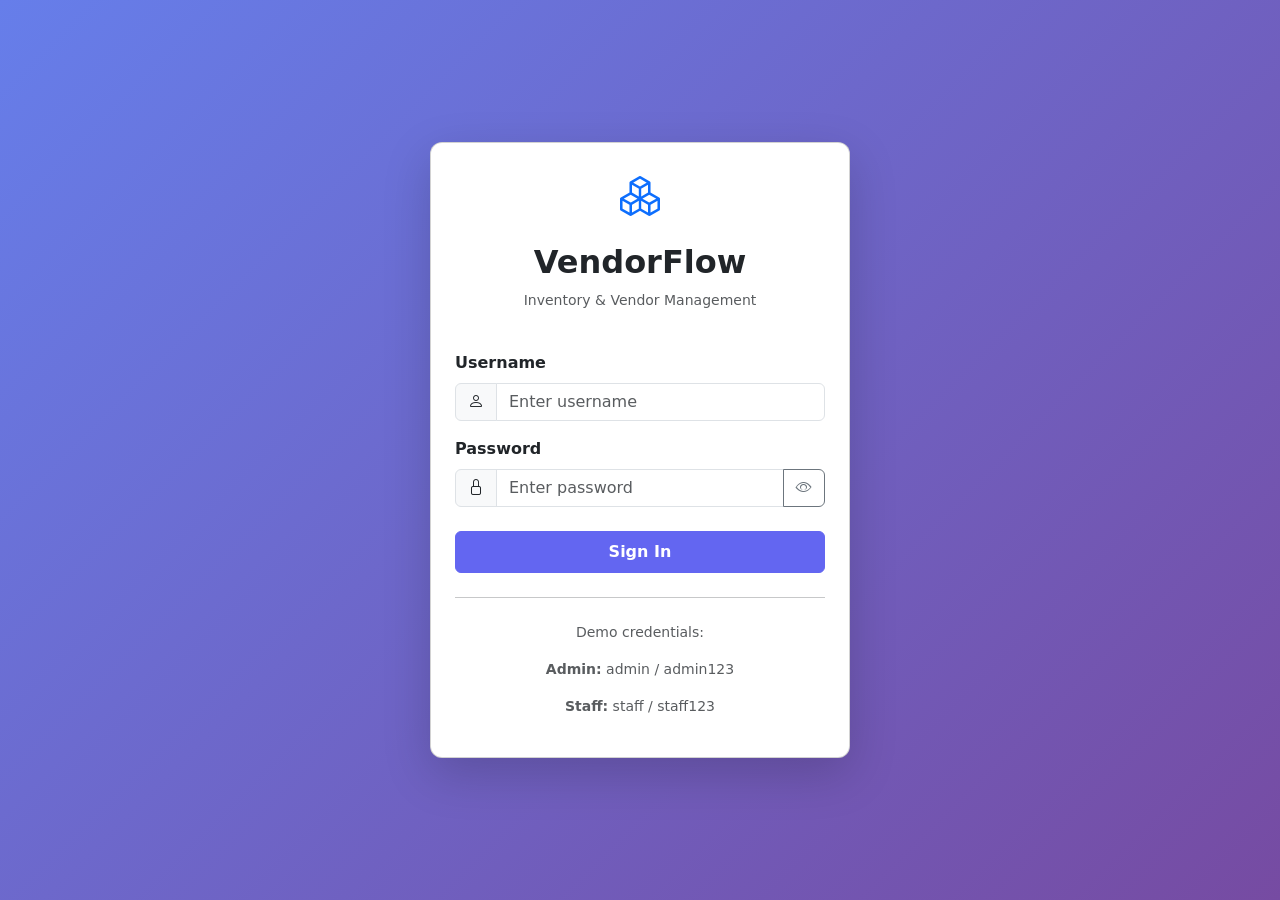
==== frontend/index.html @ 2f21d6d0 "Initial commit: complete inventory management project" ====
<!DOCTYPE html>
<html lang="en">
<head>
  <meta charset="UTF-8" />
  <meta name="viewport" content="width=device-width, initial-scale=1.0" />
  <title>VendorFlow – Login</title>
  <link href="https://cdn.jsdelivr.net/npm/bootstrap@5.3.2/dist/css/bootstrap.min.css" rel="stylesheet" />
  <link href="https://cdn.jsdelivr.net/npm/bootstrap-icons@1.11.3/font/bootstrap-icons.css" rel="stylesheet" />
  <link href="css/style.css" rel="stylesheet" />
</head>
<body class="login-bg d-flex align-items-center justify-content-center min-vh-100">

  <div class="login-card card shadow-lg p-4" style="width:420px; border-radius:16px;">
    <div class="text-center mb-4">
      <div class="brand-icon mb-3">
        <i class="bi bi-boxes fs-1 text-primary"></i>
      </div>
      <h2 class="fw-bold">VendorFlow</h2>
      <p class="text-muted small">Inventory &amp; Vendor Management</p>
    </div>

    <div id="alertBox" class="alert d-none" role="alert"></div>

    <form id="loginForm">
      <div class="mb-3">
        <label class="form-label fw-semibold">Username</label>
        <div class="input-group">
          <span class="input-group-text"><i class="bi bi-person"></i></span>
          <input type="text" id="username" class="form-control" placeholder="Enter username" required />
        </div>
      </div>

      <div class="mb-4">
        <label class="form-label fw-semibold">Password</label>
        <div class="input-group">
          <span class="input-group-text"><i class="bi bi-lock"></i></span>
          <input type="password" id="password" class="form-control" placeholder="Enter password" required />
          <button class="btn btn-outline-secondary" type="button" id="togglePassword">
            <i class="bi bi-eye"></i>
          </button>
        </div>
      </div>

      <button type="submit" class="btn btn-primary w-100 py-2 fw-semibold" id="loginBtn">
        <span id="loginSpinner" class="spinner-border spinner-border-sm me-2 d-none"></span>
        Sign In
      </button>
    </form>

    <hr class="my-4" />
    <div class="text-center text-muted small">
      <p>Demo credentials:</p>
      <p><strong>Admin:</strong> admin / admin123</p>
      <p><strong>Staff:</strong> staff / staff123</p>
    </div>
  </div>

  <script src="https://cdn.jsdelivr.net/npm/bootstrap@5.3.2/dist/js/bootstrap.bundle.min.js"></script>
  <script src="js/auth.js"></script>
  <script>
    // Toggle password visibility
    document.getElementById('togglePassword').addEventListener('click', function () {
      const pwd = document.getElementById('password');
      const icon = this.querySelector('i');
      if (pwd.type === 'password') {
        pwd.type = 'text';
        icon.classList.replace('bi-eye', 'bi-eye-slash');
      } else {
        pwd.type = 'password';
        icon.classList.replace('bi-eye-slash', 'bi-eye');
      }
    });

    document.getElementById('loginForm').addEventListener('submit', async function (e) {
      e.preventDefault();
      const btn = document.getElementById('loginBtn');
      const spinner = document.getElementById('loginSpinner');
      const alert = document.getElementById('alertBox');

      btn.disabled = true;
      spinner.classList.remove('d-none');
      alert.classList.add('d-none');

      try {
        await login(
          document.getElementById('username').value,
          document.getElementById('password').value
        );
      } catch (err) {
        alert.textContent = err.message || 'Login failed. Please check your credentials.';
        alert.className = 'alert alert-danger';
        alert.classList.remove('d-none');
      } finally {
        btn.disabled = false;
        spinner.classList.add('d-none');
      }
    });
  </script>
</body>
</html>
---- frontend/css/style.css ----
/* ── Variables ─────────────────────────────────────────────────── */
:root {
  --sidebar-width: 240px;
  --sidebar-bg: #1a1d2b;
  --sidebar-text: #a0aec0;
  --sidebar-active: #ffffff;
  --sidebar-active-bg: rgba(99, 102, 241, 0.2);
  --sidebar-hover-bg: rgba(255,255,255,0.06);
  --accent: #6366f1;
  --accent-hover: #4f46e5;
  --header-h: 64px;
  --body-bg: #f1f5f9;
}

/* ── Reset ─────────────────────────────────────────────────────── */
*, *::before, *::after { box-sizing: border-box; }
body { margin: 0; font-family: 'Segoe UI', system-ui, -apple-system, sans-serif; background: var(--body-bg); }

/* ── Login Page ─────────────────────────────────────────────────── */
.login-bg { background: linear-gradient(135deg, #667eea 0%, #764ba2 100%); }
.login-card { animation: fadeInUp .4s ease; }
@keyframes fadeInUp { from { opacity:0; transform:translateY(24px); } to { opacity:1; transform:translateY(0); } }

/* ── Sidebar ────────────────────────────────────────────────────── */
.sidebar {
  width: var(--sidebar-width);
  min-height: 100vh;
  background: var(--sidebar-bg);
  color: var(--sidebar-text);
  position: sticky;
  top: 0;
  flex-shrink: 0;
}
.sidebar .brand span { color: #ffffff; }
.sidebar .nav-link {
  color: var(--sidebar-text);
  border-radius: 8px;
  padding: 9px 12px;
  font-size: 0.875rem;
  font-weight: 500;
  display: flex;
  align-items: center;
  gap: 10px;
  transition: background .15s, color .15s;
}
.sidebar .nav-link:hover { background: var(--sidebar-hover-bg); color: #ffffff; }
.sidebar .nav-link.active { background: var(--sidebar-active-bg); color: var(--sidebar-active); }
.sidebar .nav-link i { width: 16px; text-align: center; }
.user-info { background: rgba(255,255,255,0.06); }
.user-info .btn-outline-danger { border-color: rgba(248,113,113,.5); color: rgb(248,113,113); }
.user-info .btn-outline-danger:hover { background: rgba(248,113,113,.15); border-color: rgba(248,113,113,.8); }

/* ── Main Layout ───────────────────────────────────────────────── */
.main-content { min-height: 100vh; overflow-x: hidden; }
.top-header {
  height: var(--header-h);
  background: #ffffff;
  border-bottom: 1px solid #e2e8f0;
  position: sticky;
  top: 0;
  z-index: 100;
}

/* ── Stat Cards ─────────────────────────────────────────────────── */
.stat-card { transition: transform .15s, box-shadow .15s; border-radius: 12px !important; }
.stat-card:hover { transform: translateY(-2px); box-shadow: 0 8px 24px rgba(0,0,0,.08) !important; }
.stat-icon { width: 52px; height: 52px; display: flex; align-items: center; justify-content: center; }

/* ── Tables ─────────────────────────────────────────────────────── */
.table th { font-size: .75rem; font-weight: 600; letter-spacing: .04em; text-transform: uppercase; color: #64748b; }
.table td { font-size: .875rem; vertical-align: middle; }
.table-hover tbody tr:hover { background: #f8fafc; }

/* ── Badges ─────────────────────────────────────────────────────── */
.badge { font-weight: 500; letter-spacing: .02em; }
.status-PENDING   { background: #fff3cd; color: #856404; }
.status-APPROVED  { background: #cff4fc; color: #055160; }
.status-RECEIVED  { background: #d1e7dd; color: #0a3622; }
.status-CANCELLED { background: #f8d7da; color: #842029; }
.status-LOW       { background: #fff3cd; color: #856404; }
.status-CRITICAL  { background: #f8d7da; color: #842029; }
.status-OK        { background: #d1e7dd; color: #0a3622; }

/* ── Cards ──────────────────────────────────────────────────────── */
.card { border-radius: 12px !important; }
.card-footer { border-top: 1px solid #f1f5f9; padding: .75rem 1rem; }

/* ── Charts ─────────────────────────────────────────────────────── */
canvas { max-height: 320px; }

/* ── Buttons ────────────────────────────────────────────────────── */
.btn-primary { background: var(--accent); border-color: var(--accent); }
.btn-primary:hover, .btn-primary:focus { background: var(--accent-hover); border-color: var(--accent-hover); }

/* ── Action buttons in table ────────────────────────────────────── */
.btn-action { padding: .25rem .5rem; font-size: .8rem; border-radius: 6px; }

/* ── Scroll ─────────────────────────────────────────────────────── */
::-webkit-scrollbar { width: 6px; height: 6px; }
::-webkit-scrollbar-track { background: transparent; }
::-webkit-scrollbar-thumb { background: #cbd5e1; border-radius: 3px; }

/* ── Responsive ─────────────────────────────────────────────────── */
@media (max-width: 768px) {
  .sidebar { display: none !important; }
  .main-content { width: 100%; }
}
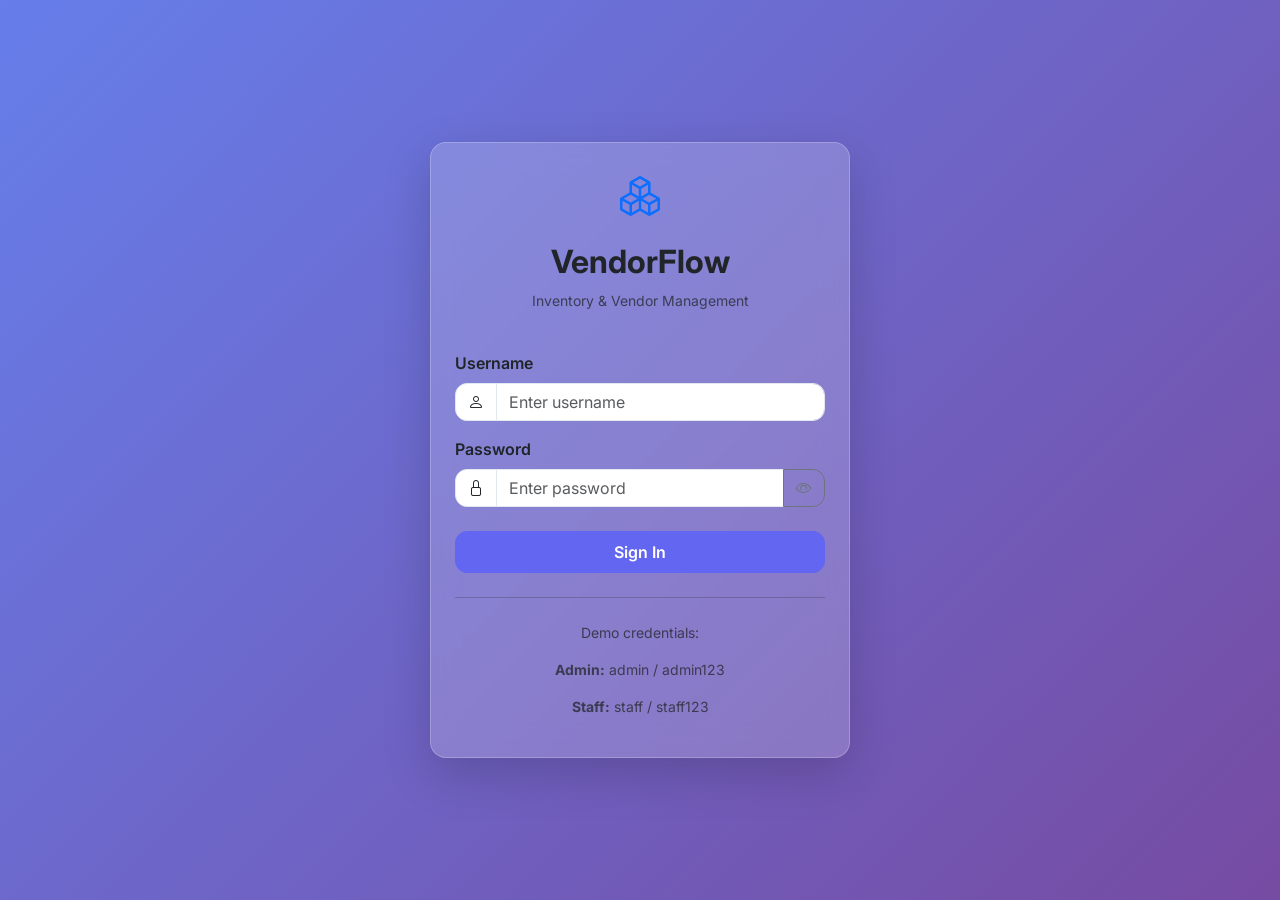
==== commit 29963db0: "Update project (backend, frontend, docs)" ====
--- a/frontend/index.html
+++ b/frontend/index.html
@@ -57,6 +57,7 @@
 
   <script src="https://cdn.jsdelivr.net/npm/bootstrap@5.3.2/dist/js/bootstrap.bundle.min.js"></script>
   <script src="js/auth.js"></script>
+  <script src="js/ui.js"></script>
   <script>
     // Toggle password visibility
     document.getElementById('togglePassword').addEventListener('click', function () {
--- a/frontend/css/style.css
+++ b/frontend/css/style.css
@@ -1,6 +1,9 @@
 /* ── Variables ─────────────────────────────────────────────────── */
+@import url('https://fonts.googleapis.com/css2?family=Inter:wght@400;500;600;700&display=swap');
+
 :root {
   --sidebar-width: 240px;
+  --sidebar-collapsed-width: 78px;
   --sidebar-bg: #1a1d2b;
   --sidebar-text: #a0aec0;
   --sidebar-active: #ffffff;
@@ -10,11 +13,279 @@
   --accent-hover: #4f46e5;
   --header-h: 64px;
   --body-bg: #f1f5f9;
-}
+
+  --font-sans: 'Inter', system-ui, -apple-system, 'Segoe UI', Roboto, Arial, sans-serif;
+  --text: #0f172a;
+  --muted: #64748b;
+  --border: #e2e8f0;
+
+  --shadow-sm: 0 10px 28px rgba(15, 23, 42, .08);
+  --shadow-md: 0 18px 45px rgba(15, 23, 42, .12);
+  --shadow-lg: 0 28px 70px rgba(15, 23, 42, .18);
+
+  /* 8px grid spacing scale */
+  --s-0: 0px;
+  --s-1: 8px;
+  --s-2: 16px;
+  --s-3: 24px;
+  --s-4: 32px;
+  --s-5: 40px;
+  --s-6: 48px;
+  --s-7: 56px;
+  --s-8: 64px;
+
+  /* Transitions */
+  --ease-out: cubic-bezier(.2,.8,.2,1);
+  --t-fast: 120ms;
+  --t-med: 180ms;
+
+  --radius-md: 16px;
+  --radius-sm: 12px;
+
+  --surface: rgba(255, 255, 255, .82);
+  --surface-strong: rgba(255, 255, 255, .94);
+
+  /* Control sizing */
+  --control-h: 40px;
+}
+
+/* ── Dark theme ───────────────────────────────────────────────── */
+html[data-theme="dark"] {
+  color-scheme: dark;
+
+  --body-bg: #0b1220;
+  --text: #e5e7eb;
+  --muted: #94a3b8;
+  --border: rgba(148, 163, 184, .22);
+
+  --surface: rgba(15, 23, 42, .70);
+  --surface-strong: rgba(15, 23, 42, .86);
+
+  --sidebar-bg: #0b1324;
+  --sidebar-text: #94a3b8;
+  --sidebar-active: #ffffff;
+  --sidebar-active-bg: rgba(99, 102, 241, 0.22);
+  --sidebar-hover-bg: rgba(255,255,255,0.08);
+}
+
+html[data-theme="dark"] body {
+  background:
+    radial-gradient(900px 520px at 14% -10%, rgba(99, 102, 241, .14), transparent 60%),
+    radial-gradient(900px 520px at 92% 0%, rgba(34, 197, 94, .10), transparent 55%),
+    radial-gradient(980px 600px at 70% 110%, rgba(59, 130, 246, .10), transparent 62%),
+    var(--body-bg);
+}
+
+html[data-theme="dark"] .top-header {
+  background: rgba(15, 23, 42, .72);
+  border-bottom: 1px solid var(--border);
+}
+
+html[data-theme="dark"] .sidebar {
+  border-right: 1px solid rgba(148, 163, 184, 0.12);
+}
+
+html[data-theme="dark"] .sidebar .brand span,
+html[data-theme="dark"] .sidebar .nav-link:hover {
+  color: #ffffff;
+}
+
+html[data-theme="dark"] .main-content .card {
+  border: 1px solid var(--border) !important;
+  background: var(--surface) !important;
+  box-shadow: 0 12px 30px rgba(0,0,0,.28) !important;
+}
+
+html[data-theme="dark"] .stat-card {
+  border: 1px solid var(--border) !important;
+  background: linear-gradient(135deg, rgba(15,23,42,.92) 0%, rgba(2,6,23,.82) 100%);
+}
+
+html[data-theme="dark"] .stat-card .text-muted {
+  color: rgba(148,163,184,.95) !important;
+}
+
+html[data-theme="dark"] .stat-icon {
+  border: 1px solid rgba(148,163,184,.18);
+  box-shadow: 0 10px 22px rgba(0,0,0,.28);
+  background-image: radial-gradient(circle at 30% 25%, rgba(255,255,255,.10), rgba(255,255,255,.04));
+}
+
+html[data-theme="dark"] .table {
+  color: var(--text);
+}
+
+html[data-theme="dark"] .table th {
+  color: var(--muted);
+}
+
+html[data-theme="dark"] .table tbody td {
+  border-color: rgba(148,163,184,.16);
+}
+
+html[data-theme="dark"] .table thead th {
+  border-color: rgba(148,163,184,.22);
+}
+
+html[data-theme="dark"] .table-hover tbody tr:hover {
+  background: rgba(148, 163, 184, .08);
+}
+
+html[data-theme="dark"] .main-content .table thead th {
+  background: rgba(15, 23, 42, .92);
+  border-bottom: 1px solid var(--border);
+}
+
+html[data-theme="dark"] .sidebar-toggle,
+html[data-theme="dark"] .top-header .btn.btn-light {
+  border: 1px solid var(--border);
+  background: rgba(15, 23, 42, .72);
+  color: var(--text);
+}
+
+html[data-theme="dark"] .sidebar-toggle:hover,
+html[data-theme="dark"] .top-header .btn.btn-light:hover {
+  background: rgba(30, 41, 59, .75);
+}
+
+html[data-theme="dark"] .notification-dropdown .btn,
+html[data-theme="dark"] .notification-menu,
+html[data-theme="dark"] .notification-list,
+html[data-theme="dark"] .notification-item,
+html[data-theme="dark"] .notification-mark {
+  border-color: var(--border);
+  background: rgba(15, 23, 42, .86);
+  color: var(--text);
+}
+
+html[data-theme="dark"] .notification-item:hover {
+  background: rgba(30, 41, 59, .65);
+}
+
+html[data-theme="dark"] .notification-message { color: var(--text); }
+html[data-theme="dark"] .notification-meta { color: var(--muted); }
+
+html[data-theme="dark"] .insight-card {
+  border: 1px solid var(--border);
+  background: rgba(15, 23, 42, .72);
+}
+
+html[data-theme="dark"] .insight-fast { background: rgba(34, 197, 94, .10); }
+html[data-theme="dark"] .insight-slow { background: rgba(234, 179, 8, .10); }
+html[data-theme="dark"] .insight-reorder { background: rgba(239, 68, 68, .10); }
+
+html[data-theme="dark"] .insight-item {
+  background: rgba(2, 6, 23, .38);
+  border: 1px solid rgba(148, 163, 184, .16);
+}
+
+html[data-theme="dark"] .reorder-card {
+  border: 1px solid rgba(148, 163, 184, .18);
+  background: rgba(15, 23, 42, .72);
+}
+
+html[data-theme="dark"] .reorder-card.reorder-critical {
+  background: rgba(239, 68, 68, .10);
+}
+
+html[data-theme="dark"] .reorder-product { color: var(--text); }
+html[data-theme="dark"] .reorder-meta { color: var(--muted); }
+
+html[data-theme="dark"] .reorder-value-item {
+  background: rgba(2, 6, 23, .38);
+  border: 1px solid rgba(148, 163, 184, .16);
+}
+
+html[data-theme="dark"] .reorder-value-item .label { color: var(--muted); }
+html[data-theme="dark"] .reorder-value-item .value { color: var(--text); }
 
 /* ── Reset ─────────────────────────────────────────────────────── */
 *, *::before, *::after { box-sizing: border-box; }
-body { margin: 0; font-family: 'Segoe UI', system-ui, -apple-system, sans-serif; background: var(--body-bg); }
+body {
+  margin: 0;
+  font-family: var(--font-sans);
+  background:
+    radial-gradient(900px 520px at 14% -10%, rgba(99, 102, 241, .10), transparent 60%),
+    radial-gradient(900px 520px at 92% 0%, rgba(34, 197, 94, .08), transparent 55%),
+    radial-gradient(980px 600px at 70% 110%, rgba(59, 130, 246, .08), transparent 62%),
+    var(--body-bg);
+  color: var(--text);
+  text-rendering: optimizeLegibility;
+  -webkit-font-smoothing: antialiased;
+  -moz-osx-font-smoothing: grayscale;
+  animation: pageFadeIn .22s ease;
+}
+
+@keyframes pageFadeIn {
+  from { opacity: .92; transform: translateY(2px); }
+  to   { opacity: 1; transform: translateY(0); }
+}
+
+/* Smooth transitions between sections/pages */
+body:not(.page-ready) .main-content {
+  opacity: 0;
+  transform: translateY(6px);
+}
+body.page-ready .main-content {
+  opacity: 1;
+  transform: translateY(0);
+  transition: opacity .18s ease, transform .18s ease;
+}
+
+@media (prefers-reduced-motion: reduce) {
+  *, *::before, *::after { animation: none !important; transition: none !important; scroll-behavior: auto !important; }
+}
+
+/* ── Skeleton Loading (shimmer) ────────────────────────────────── */
+@keyframes vfShimmer {
+  0%   { transform: translateX(-120%); }
+  100% { transform: translateX(120%); }
+}
+
+.skeleton {
+  position: relative;
+  overflow: hidden;
+  background: rgba(148, 163, 184, .18);
+  border: 1px solid rgba(226, 232, 240, .65);
+  border-radius: 999px;
+}
+
+.skeleton::after {
+  content: '';
+  position: absolute;
+  inset: 0;
+  transform: translateX(-120%);
+  background: linear-gradient(
+    90deg,
+    transparent,
+    rgba(255,255,255,.55),
+    transparent
+  );
+  animation: vfShimmer 1.2s ease-in-out infinite;
+}
+
+.skeleton-text { height: 12px; }
+.skeleton-sm { height: 10px; }
+.skeleton-lg { height: 16px; }
+.skeleton-xl { height: 24px; }
+
+.skeleton-circle {
+  border-radius: 999px;
+}
+
+/* Width helpers */
+.sk-w-20 { width: 20%; }
+.sk-w-30 { width: 30%; }
+.sk-w-40 { width: 40%; }
+.sk-w-50 { width: 50%; }
+.sk-w-60 { width: 60%; }
+.sk-w-70 { width: 70%; }
+.sk-w-80 { width: 80%; }
+.sk-w-90 { width: 90%; }
+
+/* Table skeleton rows */
+.skeleton-row td { padding-top: var(--s-2); padding-bottom: var(--s-2); }
+.skeleton-row .skeleton { display: block; }
 
 /* ── Login Page ─────────────────────────────────────────────────── */
 .login-bg { background: linear-gradient(135deg, #667eea 0%, #764ba2 100%); }
@@ -30,46 +301,458 @@
   position: sticky;
   top: 0;
   flex-shrink: 0;
+  border-right: 1px solid rgba(255,255,255,0.08);
+  transition: width .2s ease, transform .2s ease;
 }
 .sidebar .brand span { color: #ffffff; }
 .sidebar .nav-link {
   color: var(--sidebar-text);
   border-radius: 8px;
-  padding: 9px 12px;
+  padding: var(--s-1) var(--s-2);
   font-size: 0.875rem;
   font-weight: 500;
   display: flex;
   align-items: center;
-  gap: 10px;
-  transition: background .15s, color .15s;
+  gap: var(--s-1);
+  position: relative;
+  transition: background var(--t-fast) var(--ease-out), color var(--t-fast) var(--ease-out), transform var(--t-fast) var(--ease-out);
 }
 .sidebar .nav-link:hover { background: var(--sidebar-hover-bg); color: #ffffff; }
 .sidebar .nav-link.active { background: var(--sidebar-active-bg); color: var(--sidebar-active); }
+.sidebar .nav-link::before {
+  content: '';
+  position: absolute;
+  left: 0;
+  top: 50%;
+  width: 3px;
+  height: 60%;
+  border-radius: 0 8px 8px 0;
+  background: var(--accent);
+  opacity: 0;
+  transform: translateY(-50%) scaleY(.7);
+  transition: opacity .15s ease, transform .15s ease;
+}
+.sidebar .nav-link.active::before {
+  opacity: 1;
+  transform: translateY(-50%) scaleY(1);
+}
+.sidebar .nav-link:hover { transform: translateX(2px); }
 .sidebar .nav-link i { width: 16px; text-align: center; }
+.sidebar .nav-label { white-space: nowrap; }
 .user-info { background: rgba(255,255,255,0.06); }
 .user-info .btn-outline-danger { border-color: rgba(248,113,113,.5); color: rgb(248,113,113); }
 .user-info .btn-outline-danger:hover { background: rgba(248,113,113,.15); border-color: rgba(248,113,113,.8); }
+
+/* Collapsed sidebar (desktop) */
+body.sidebar-collapsed .sidebar { width: var(--sidebar-collapsed-width); }
+body.sidebar-collapsed .sidebar .brand .brand-name,
+body.sidebar-collapsed .sidebar .nav-label,
+body.sidebar-collapsed .sidebar .user-details {
+  display: none !important;
+}
+body.sidebar-collapsed .sidebar .nav-link {
+  justify-content: center;
+  padding: var(--s-1) var(--s-0);
+}
+body.sidebar-collapsed .sidebar .nav-link i { width: auto; }
 
 /* ── Main Layout ───────────────────────────────────────────────── */
 .main-content { min-height: 100vh; overflow-x: hidden; }
 .top-header {
   height: var(--header-h);
-  background: #ffffff;
-  border-bottom: 1px solid #e2e8f0;
+  background: rgba(255,255,255,.78);
+  border-bottom: 1px solid var(--border);
   position: sticky;
   top: 0;
   z-index: 100;
+  backdrop-filter: blur(10px);
+}
+
+/* ── Typography & hierarchy ───────────────────────────────────── */
+.top-header h5 {
+  letter-spacing: -0.02em;
+  line-height: 1.1;
+}
+
+.top-header small {
+  line-height: 1.2;
+}
+
+.main-content .card-header h6,
+.main-content .card-header .fw-bold {
+  letter-spacing: -0.012em;
+}
+
+/* Header control alignment */
+.top-header .btn {
+  min-height: var(--control-h);
+  display: inline-flex;
+  align-items: center;
+  gap: var(--s-1);
+}
+
+.top-header .btn.btn-sm {
+  min-height: calc(var(--control-h) - var(--s-1));
+}
+
+.top-header .global-search .gs-input {
+  height: var(--control-h);
+}
+
+.top-header .global-search .gs-icon {
+  left: var(--s-2);
+}
+
+.top-header .global-search .gs-input {
+  padding-left: calc(var(--s-5) + var(--s-1));
+}
+
+/* ── Subtle transitions (global) ───────────────────────────────── */
+a,
+.nav-link,
+.page-link {
+  transition: color var(--t-fast) var(--ease-out), background-color var(--t-fast) var(--ease-out), border-color var(--t-fast) var(--ease-out);
+}
+
+.main-content .card {
+  transition: box-shadow var(--t-med) var(--ease-out), border-color var(--t-med) var(--ease-out), background var(--t-med) var(--ease-out);
+}
+
+.form-control,
+.form-select,
+.input-group-text {
+  transition: box-shadow var(--t-fast) var(--ease-out), border-color var(--t-fast) var(--ease-out), background-color var(--t-fast) var(--ease-out);
+}
+
+/* ── Global Search (header) ───────────────────────────────────── */
+.global-search {
+  position: relative;
+  flex: 1 1 360px;
+  max-width: 520px;
+  min-width: 200px;
+}
+
+.global-search .gs-input {
+  width: 100%;
+  border: 1px solid var(--border);
+  background: rgba(255,255,255,.9);
+  border-radius: var(--radius-sm);
+  padding: var(--s-1) var(--s-2) var(--s-1) var(--s-5);
+  font-size: .9rem;
+  outline: none;
+  transition: box-shadow var(--t-fast) var(--ease-out), border-color var(--t-fast) var(--ease-out), background var(--t-fast) var(--ease-out);
+}
+
+.global-search .gs-input:focus {
+  border-color: rgba(99, 102, 241, .55);
+  box-shadow: 0 0 0 3px rgba(99, 102, 241, .18);
+}
+
+.global-search .gs-icon {
+  position: absolute;
+  left: 12px;
+  top: 50%;
+  transform: translateY(-50%);
+  color: var(--muted);
+  pointer-events: none;
+}
+
+.global-search-dropdown {
+  position: absolute;
+  top: calc(100% + var(--s-1));
+  left: 0;
+  right: 0;
+  border-radius: 14px;
+  border: 1px solid rgba(226, 232, 240, .85);
+  background: var(--surface-strong);
+  box-shadow: var(--shadow-md);
+  overflow: hidden;
+  z-index: 200;
+}
+
+/* ── Quick Actions (Dashboard) ────────────────────────────────── */
+.quick-actions .btn {
+  border-radius: var(--radius-sm);
+  transition: transform .14s ease, box-shadow .14s ease, background .14s ease, border-color .14s ease;
+}
+
+.quick-actions .btn:hover {
+  transform: translateY(-1px);
+  box-shadow: var(--shadow-sm);
+}
+
+html[data-theme="dark"] .quick-actions .btn.btn-outline-primary {
+  border-color: rgba(148, 163, 184, .28);
+}
+
+.shortcut-hints {
+  flex-wrap: wrap;
+  justify-content: flex-end;
+  text-align: right;
+}
+
+.shortcut-hint {
+  font-size: .78rem;
+  color: var(--muted);
+  white-space: nowrap;
+}
+
+.shortcut-hint kbd {
+  font-family: ui-monospace, SFMono-Regular, Menlo, Monaco, Consolas, "Liberation Mono", "Courier New", monospace;
+  font-size: .78rem;
+  padding: .12rem .35rem;
+  border-radius: .4rem;
+  border: 1px solid rgba(226,232,240,.9);
+  background: rgba(255,255,255,.85);
+  color: var(--text);
+  box-shadow: 0 6px 16px rgba(15, 23, 42, .08);
+}
+
+html[data-theme="dark"] .shortcut-hint kbd {
+  border-color: rgba(148,163,184,.22);
+  background: rgba(15, 23, 42, .78);
+  color: var(--text);
+  box-shadow: 0 10px 22px rgba(0,0,0,.28);
+}
+
+/* Card footer actions (e.g., Export CSV) */
+.card-footer .btn.btn-outline-secondary {
+  border-radius: var(--radius-sm);
+  transition: transform .14s ease, box-shadow .14s ease, background .14s ease, border-color .14s ease;
+}
+
+.card-footer .btn.btn-outline-secondary:hover {
+  transform: translateY(-1px);
+  box-shadow: var(--shadow-sm);
+}
+
+.gs-row {
+  display: flex;
+  align-items: center;
+  gap: var(--s-2);
+  padding: var(--s-1) var(--s-2);
+  border-bottom: 1px solid rgba(226,232,240,.65);
+  text-decoration: none;
+  color: inherit;
+}
+
+.gs-row:last-child { border-bottom: none; }
+
+.gs-row:hover {
+  background: rgba(148, 163, 184, .12);
+}
+
+.gs-row {
+  transition: background var(--t-fast) var(--ease-out);
+}
+
+.gs-type {
+  font-size: .72rem;
+  font-weight: 700;
+  letter-spacing: .04em;
+  text-transform: uppercase;
+  color: var(--muted);
+  width: 80px;
+  flex: 0 0 80px;
+}
+
+.gs-main {
+  display: flex;
+  flex-direction: column;
+  min-width: 0;
+  gap: var(--s-0);
+}
+
+.gs-title {
+  font-weight: 700;
+  white-space: nowrap;
+  overflow: hidden;
+  text-overflow: ellipsis;
+}
+
+.gs-subtitle {
+  font-size: .78rem;
+  color: var(--muted);
+  white-space: nowrap;
+  overflow: hidden;
+  text-overflow: ellipsis;
+}
+
+.gs-empty {
+  padding: var(--s-2) var(--s-2);
+  color: var(--muted);
+  font-size: .88rem;
+}
+
+mark.gs-highlight {
+  padding: 0 .18em;
+  border-radius: .25rem;
+  background: rgba(99, 102, 241, .18);
+  color: inherit;
+}
+
+html[data-theme="dark"] .global-search .gs-input {
+  background: rgba(15, 23, 42, .72);
+  border-color: var(--border);
+  color: var(--text);
+}
+
+html[data-theme="dark"] .global-search-dropdown {
+  border-color: var(--border);
+  background: var(--surface-strong);
+}
+
+html[data-theme="dark"] .gs-row {
+  border-bottom-color: rgba(148,163,184,.18);
+}
+
+html[data-theme="dark"] .gs-row:hover {
+  background: rgba(148, 163, 184, .10);
+}
+
+html[data-theme="dark"] mark.gs-highlight {
+  background: rgba(99, 102, 241, .26);
+}
+
+.sidebar-toggle {
+  border: 1px solid var(--border);
+  background: rgba(255,255,255,.9);
+  border-radius: var(--radius-sm);
+  transition: transform var(--t-med) var(--ease-out), box-shadow var(--t-med) var(--ease-out), background var(--t-med) var(--ease-out);
+}
+.sidebar-toggle:hover {
+  background: #f8fafc;
+  transform: translateY(-1px);
+  box-shadow: var(--shadow-sm);
+}
+
+/* ── Notifications (Dashboard header dropdown) ─────────────────── */
+.notification-dropdown .btn {
+  border: 1px solid var(--border);
+  background: rgba(255,255,255,.92);
+}
+.notification-dropdown .btn:hover {
+  background: #f8fafc;
+}
+.notification-menu {
+  width: 360px;
+  border: 1px solid var(--border);
+  border-radius: 12px;
+  overflow: hidden;
+  box-shadow: 0 8px 24px rgba(0,0,0,.08);
+}
+.notification-list {
+  max-height: 360px;
+  overflow-y: auto;
+  background: var(--surface-strong);
+}
+.notification-item {
+  display: flex;
+  align-items: flex-start;
+  gap: var(--s-1);
+  padding: var(--s-1) var(--s-2);
+  border-bottom: 1px solid var(--border);
+  background: var(--surface-strong);
+  transition: background var(--t-fast) var(--ease-out);
+}
+.notification-item:hover {
+  background: #f8fafc;
+}
+.notification-item.unread {
+  background: rgba(234, 179, 8, .14);
+}
+.notification-dot {
+  width: 8px;
+  height: 8px;
+  border-radius: 50%;
+  background: #eab308;
+  margin-top: var(--s-1);
+  flex: 0 0 8px;
+}
+.notification-item.read .notification-dot {
+  background: #cbd5e1;
+}
+.notification-message {
+  font-size: .875rem;
+  color: #1e293b;
+  font-weight: 600;
+  line-height: 1.25;
+}
+.notification-meta {
+  font-size: .75rem;
+  color: #64748b;
+  margin-top: var(--s-0);
+}
+.notification-action {
+  margin-left: auto;
+}
+.notification-mark {
+  font-size: .72rem;
+  padding: 4px var(--s-1);
+  border-radius: 999px;
+  border: 1px solid var(--border);
+  background: rgba(255,255,255,.90);
+  color: #334155;
+}
+.notification-mark:hover {
+  background: #f8fafc;
 }
 
 /* ── Stat Cards ─────────────────────────────────────────────────── */
-.stat-card { transition: transform .15s, box-shadow .15s; border-radius: 12px !important; }
-.stat-card:hover { transform: translateY(-2px); box-shadow: 0 8px 24px rgba(0,0,0,.08) !important; }
-.stat-icon { width: 52px; height: 52px; display: flex; align-items: center; justify-content: center; }
+.stat-card {
+  transition: transform var(--t-med) var(--ease-out), box-shadow var(--t-med) var(--ease-out), border-color var(--t-med) var(--ease-out);
+  border-radius: var(--radius-md) !important;
+  border: 1px solid var(--border) !important;
+  background: linear-gradient(135deg, rgba(255,255,255,1) 0%, rgba(248,250,252,1) 100%);
+  overflow: hidden;
+}
+.stat-card::after {
+  content: '';
+  position: absolute;
+  inset: 0;
+  background: radial-gradient(520px 220px at 12% 0%, rgba(99, 102, 241, .18), transparent 55%);
+  opacity: .55;
+  pointer-events: none;
+}
+.stat-card .card-body { position: relative; z-index: 1; }
+.stat-card:hover { transform: translateY(-3px); box-shadow: var(--shadow-md) !important; }
+
+/* Dashboard hierarchy: numbers + labels */
+.stat-card .text-muted { color: rgba(100,116,139,.95) !important; }
+.stat-card .fs-3, .stat-card .fs-2 {
+  letter-spacing: -0.02em;
+  line-height: 1.05;
+}
+.stat-icon {
+  width: 54px;
+  height: 54px;
+  display: flex;
+  align-items: center;
+  justify-content: center;
+  border-radius: var(--radius-md);
+  border: 1px solid rgba(15,23,42,.06);
+  box-shadow: 0 10px 22px rgba(15,23,42,.10);
+  background-image: radial-gradient(circle at 30% 25%, rgba(255,255,255,.85), rgba(255,255,255,.15));
+}
 
 /* ── Tables ─────────────────────────────────────────────────────── */
-.table th { font-size: .75rem; font-weight: 600; letter-spacing: .04em; text-transform: uppercase; color: #64748b; }
+.table th { font-size: .75rem; font-weight: 600; letter-spacing: .04em; text-transform: uppercase; color: var(--muted); }
 .table td { font-size: .875rem; vertical-align: middle; }
+.table-hover tbody tr { transition: background-color .12s ease; }
 .table-hover tbody tr:hover { background: #f8fafc; }
+
+/* Premium separators */
+.table tbody td { border-color: rgba(226,232,240,.75); }
+.table thead th { border-color: rgba(226,232,240,.95); }
+
+/* Sticky headers (main content tables) */
+.main-content .table thead th {
+  position: sticky;
+  top: var(--header-h);
+  z-index: 5;
+  background: #f8fafc;
+  border-bottom: 1px solid var(--border);
+}
 
 /* ── Badges ─────────────────────────────────────────────────────── */
 .badge { font-weight: 500; letter-spacing: .02em; }
@@ -82,18 +765,369 @@
 .status-OK        { background: #d1e7dd; color: #0a3622; }
 
 /* ── Cards ──────────────────────────────────────────────────────── */
-.card { border-radius: 12px !important; }
-.card-footer { border-top: 1px solid #f1f5f9; padding: .75rem 1rem; }
+.card { border-radius: var(--radius-md) !important; }
+.main-content .card {
+  border: 1px solid var(--border) !important;
+  background: var(--surface) !important;
+  box-shadow: var(--shadow-sm) !important;
+  backdrop-filter: blur(10px);
+}
+.login-card {
+  border: 1px solid rgba(255,255,255,.22) !important;
+  background: rgba(255,255,255,.18) !important;
+  backdrop-filter: blur(14px);
+}
+.card-footer { border-top: 1px solid var(--border); padding: var(--s-2) var(--s-3); }
+
+/* Section headings spacing (8px grid) */
+.card-header { padding-top: 16px; padding-bottom: 8px; }
+.card-header h6 { letter-spacing: -0.01em; }
+
+/* ── Smart Insights ─────────────────────────────────────────────── */
+.insight-card {
+  border: 1px solid var(--border);
+  background: var(--surface-strong);
+}
+.insight-fast { border-left: 4px solid #22c55e; background: #f0fdf4; }
+.insight-slow { border-left: 4px solid #eab308; background: #fefce8; }
+.insight-reorder { border-left: 4px solid #ef4444; background: #fef2f2; }
+.insight-list {
+  display: flex;
+  flex-direction: column;
+  gap: var(--s-1);
+}
+.insight-item {
+  padding: var(--s-1) var(--s-1);
+  background: rgba(255,255,255,.8);
+  border-radius: .5rem;
+  border: 1px solid rgba(148,163,184,.25);
+  transition: background var(--t-fast) var(--ease-out), border-color var(--t-fast) var(--ease-out);
+}
+
+.reorder-grid {
+  display: grid;
+  grid-template-columns: repeat(auto-fit, minmax(260px, 1fr));
+  gap: var(--s-2);
+}
+
+.reorder-card {
+  border: 1px solid var(--border);
+  border-radius: .75rem;
+  background: var(--surface-strong);
+  padding: var(--s-2);
+  display: flex;
+  flex-direction: column;
+  gap: var(--s-2);
+  transition: transform var(--t-med) var(--ease-out), box-shadow var(--t-med) var(--ease-out), border-color var(--t-med) var(--ease-out);
+}
+
+.reorder-card.reorder-critical {
+  border-color: #ef4444;
+  background: #fef2f2;
+  box-shadow: inset 0 0 0 1px rgba(239, 68, 68, .1);
+}
+
+.reorder-card-top {
+  display: flex;
+  justify-content: space-between;
+  align-items: flex-start;
+  gap: var(--s-1);
+}
+
+.reorder-product {
+  font-weight: 700;
+  color: #1e293b;
+}
+
+.reorder-meta {
+  font-size: .75rem;
+  color: #64748b;
+}
+
+.reorder-values {
+  display: grid;
+  grid-template-columns: repeat(3, minmax(0, 1fr));
+  gap: var(--s-1);
+}
+
+.reorder-value-item {
+  background: rgba(255,255,255,.92);
+  border: 1px solid var(--border);
+  border-radius: .55rem;
+  padding: var(--s-1);
+  display: flex;
+  flex-direction: column;
+}
+
+.reorder-value-item .label {
+  font-size: .7rem;
+  color: #64748b;
+}
+
+.reorder-value-item .value {
+  font-size: .95rem;
+  color: #0f172a;
+}
+
+/* ── Recent Activity ────────────────────────────────────────────── */
+.activity-list {
+  display: flex;
+  flex-direction: column;
+  gap: var(--s-2);
+}
+.activity-timeline {
+  gap: var(--s-2);
+}
+.activity-item {
+  display: flex;
+  align-items: flex-start;
+  gap: var(--s-2);
+  padding: var(--s-2) var(--s-2);
+  border: 1px solid var(--border);
+  border-radius: .65rem;
+  background: var(--surface-strong);
+}
+.activity-timeline .activity-item {
+  padding: 0;
+  border: 0;
+  background: transparent;
+}
+
+.activity-timeline-item {
+  display: flex;
+  align-items: flex-start;
+  gap: var(--s-2);
+}
+
+.activity-timeline-rail {
+  width: var(--s-5);
+  flex: 0 0 var(--s-5);
+  display: flex;
+  flex-direction: column;
+  align-items: center;
+}
+
+.activity-timeline-line {
+  width: 2px;
+  flex: 1;
+  background: rgba(148, 163, 184, .28);
+  border-radius: 2px;
+  margin-top: var(--s-1);
+}
+
+.activity-timeline-item:last-child .activity-timeline-line {
+  display: none;
+}
+
+.activity-timeline .activity-icon {
+  width: 36px;
+  height: 36px;
+  border: 1px solid rgba(226,232,240,.85);
+  box-shadow: 0 10px 22px rgba(15, 23, 42, .12);
+}
+
+.activity-timeline .activity-content {
+  flex: 1;
+  min-width: 0;
+  padding: var(--s-2) var(--s-2);
+  border: 1px solid rgba(226, 232, 240, .85);
+  border-radius: .75rem;
+  background: var(--surface);
+  box-shadow: var(--shadow-sm);
+  backdrop-filter: blur(10px);
+  transition: box-shadow var(--t-med) var(--ease-out), border-color var(--t-med) var(--ease-out), background var(--t-med) var(--ease-out);
+}
+
+.activity-row {
+  display: flex;
+  align-items: flex-start;
+  justify-content: space-between;
+  gap: var(--s-2);
+}
+
+.activity-timeline .activity-description {
+  margin: 0;
+}
+
+.activity-recent .activity-content {
+  border-color: rgba(99, 102, 241, .35);
+  background: var(--surface-strong);
+  box-shadow: var(--shadow-md);
+}
+.activity-icon {
+  width: 34px;
+  height: 34px;
+  border-radius: 50%;
+  display: inline-flex;
+  align-items: center;
+  justify-content: center;
+  flex: 0 0 34px;
+}
+.activity-content {
+  flex: 1;
+  min-width: 0;
+}
+.activity-description {
+  font-weight: 600;
+  color: #1e293b;
+  font-size: .9rem;
+}
+.activity-meta {
+  display: flex;
+  align-items: center;
+  gap: var(--s-1);
+  color: #64748b;
+  font-size: .78rem;
+  margin-top: var(--s-1);
+}
+.activity-user {
+  font-weight: 600;
+}
+.activity-separator {
+  opacity: .6;
+}
+.activity-action-badge {
+  font-size: .68rem;
+  font-weight: 700;
+  letter-spacing: .03em;
+  padding: .2rem .45rem;
+  border-radius: 999px;
+  white-space: nowrap;
+}
+
+.activity-success { background: #dcfce7; color: #15803d; }
+.activity-info { background: #dbeafe; color: #1d4ed8; }
+.activity-danger { background: #fee2e2; color: #b91c1c; }
+.activity-neutral { background: #e2e8f0; color: #334155; }
+
+.activity-badge-success { background: #dcfce7; color: #166534; }
+.activity-badge-info { background: #dbeafe; color: #1e40af; }
+.activity-badge-danger { background: #fee2e2; color: #991b1b; }
+.activity-badge-neutral { background: #e2e8f0; color: #334155; }
+
+html[data-theme="dark"] .activity-timeline-line {
+  background: rgba(148, 163, 184, .22);
+}
+
+html[data-theme="dark"] .activity-timeline .activity-content {
+  border-color: var(--border);
+  background: var(--surface);
+  box-shadow: 0 12px 30px rgba(0,0,0,.28);
+}
+
+html[data-theme="dark"] .activity-description {
+  color: var(--text);
+}
+
+html[data-theme="dark"] .activity-meta {
+  color: var(--muted);
+}
+
+html[data-theme="dark"] .activity-success { background: rgba(34,197,94,.16); color: #86efac; }
+html[data-theme="dark"] .activity-info { background: rgba(59,130,246,.16); color: #93c5fd; }
+html[data-theme="dark"] .activity-danger { background: rgba(239,68,68,.16); color: #fca5a5; }
+html[data-theme="dark"] .activity-neutral { background: rgba(148,163,184,.16); color: var(--text); }
+
+html[data-theme="dark"] .activity-badge-success { background: rgba(34,197,94,.16); color: #86efac; }
+html[data-theme="dark"] .activity-badge-info { background: rgba(59,130,246,.16); color: #93c5fd; }
+html[data-theme="dark"] .activity-badge-danger { background: rgba(239,68,68,.16); color: #fca5a5; }
+html[data-theme="dark"] .activity-badge-neutral { background: rgba(148,163,184,.14); color: var(--text); }
 
 /* ── Charts ─────────────────────────────────────────────────────── */
 canvas { max-height: 320px; }
 
 /* ── Buttons ────────────────────────────────────────────────────── */
+.btn { border-radius: var(--radius-sm); transition: transform .15s ease, box-shadow .15s ease, background-color .15s ease, border-color .15s ease, color .15s ease; }
+.btn:hover { transform: translateY(-1px); box-shadow: var(--shadow-sm); }
+.btn:active { transform: translateY(0); box-shadow: none; }
 .btn-primary { background: var(--accent); border-color: var(--accent); }
 .btn-primary:hover, .btn-primary:focus { background: var(--accent-hover); border-color: var(--accent-hover); }
 
 /* ── Action buttons in table ────────────────────────────────────── */
 .btn-action { padding: .25rem .5rem; font-size: .8rem; border-radius: 6px; }
+.btn-action:hover, .btn-action:active { transform: none; box-shadow: none; }
+
+.btn-group .btn:hover, .btn-group .btn:active { transform: none; box-shadow: none; }
+
+/* ── Inputs ─────────────────────────────────────────────────────── */
+.form-control, .form-select, .input-group-text {
+  border-radius: var(--radius-sm);
+  border-color: var(--border);
+}
+.input-group .form-control { border-top-left-radius: 0; border-bottom-left-radius: 0; }
+.input-group .input-group-text { border-top-right-radius: 0; border-bottom-right-radius: 0; background: #ffffff; }
+.form-control:focus, .form-select:focus {
+  border-color: rgba(99, 102, 241, .55);
+  box-shadow: 0 0 0 .22rem rgba(99, 102, 241, .14);
+}
+
+/* ── Global loader (api.js) ─────────────────────────────────────── */
+.global-loader {
+  position: fixed;
+  top: calc(var(--header-h) + var(--s-2));
+  right: var(--s-2);
+  display: inline-flex;
+  align-items: center;
+  gap: .5rem;
+  padding: 8px 16px;
+  background: rgba(255,255,255,.92);
+  border: 1px solid var(--border);
+  border-radius: 999px;
+  box-shadow: var(--shadow-sm);
+  opacity: 0;
+  transform: translateY(-8px);
+  transition: opacity .15s ease, transform .15s ease;
+  pointer-events: none;
+  z-index: 2000;
+  backdrop-filter: blur(8px);
+}
+.global-loader.show {
+  opacity: 1;
+  transform: translateY(0);
+}
+
+/* ── Mobile sidebar (slide-in) ──────────────────────────────────── */
+.sidebar-backdrop {
+  position: fixed;
+  inset: 0;
+  background: rgba(15, 23, 42, .35);
+  opacity: 0;
+  pointer-events: none;
+  transition: opacity .15s ease;
+  z-index: 1030;
+}
+.sidebar-backdrop.show { opacity: 1; pointer-events: auto; }
+
+/* ── Empty states ──────────────────────────────────────────────── */
+.empty-state {
+  display: flex;
+  flex-direction: column;
+  align-items: center;
+  justify-content: center;
+  text-align: center;
+  padding: 32px 16px;
+  color: var(--muted);
+}
+.empty-state .icon {
+  width: 48px;
+  height: 48px;
+  display: grid;
+  place-items: center;
+  border-radius: 999px;
+  border: 1px solid var(--border);
+  background: rgba(255,255,255,.9);
+  box-shadow: var(--shadow-sm);
+  color: var(--text);
+  margin-bottom: 12px;
+}
+.empty-state .title {
+  font-weight: 700;
+  color: var(--text);
+  margin-bottom: 4px;
+}
+.empty-state .subtitle { font-size: .875rem; }
+.empty-state .actions { margin-top: 16px; display: flex; gap: 8px; justify-content: center; }
+.empty-state--table { padding: 28px 16px; }
 
 /* ── Scroll ─────────────────────────────────────────────────────── */
 ::-webkit-scrollbar { width: 6px; height: 6px; }
@@ -101,7 +1135,23 @@
 ::-webkit-scrollbar-thumb { background: #cbd5e1; border-radius: 3px; }
 
 /* ── Responsive ─────────────────────────────────────────────────── */
+@media (max-width: 991.98px) {
+  .sidebar {
+    position: fixed;
+    left: 0;
+    top: 0;
+    bottom: 0;
+    transform: translateX(-105%);
+    z-index: 1040;
+    box-shadow: 0 18px 50px rgba(15,23,42,.30);
+  }
+  body.sidebar-mobile-open .sidebar {
+    transform: translateX(0);
+  }
+  .main-content { width: 100%; }
+  .main-content .table thead th { top: var(--header-h); }
+}
+
 @media (max-width: 768px) {
-  .sidebar { display: none !important; }
-  .main-content { width: 100%; }
-}
+  .reorder-values { grid-template-columns: 1fr; }
+}
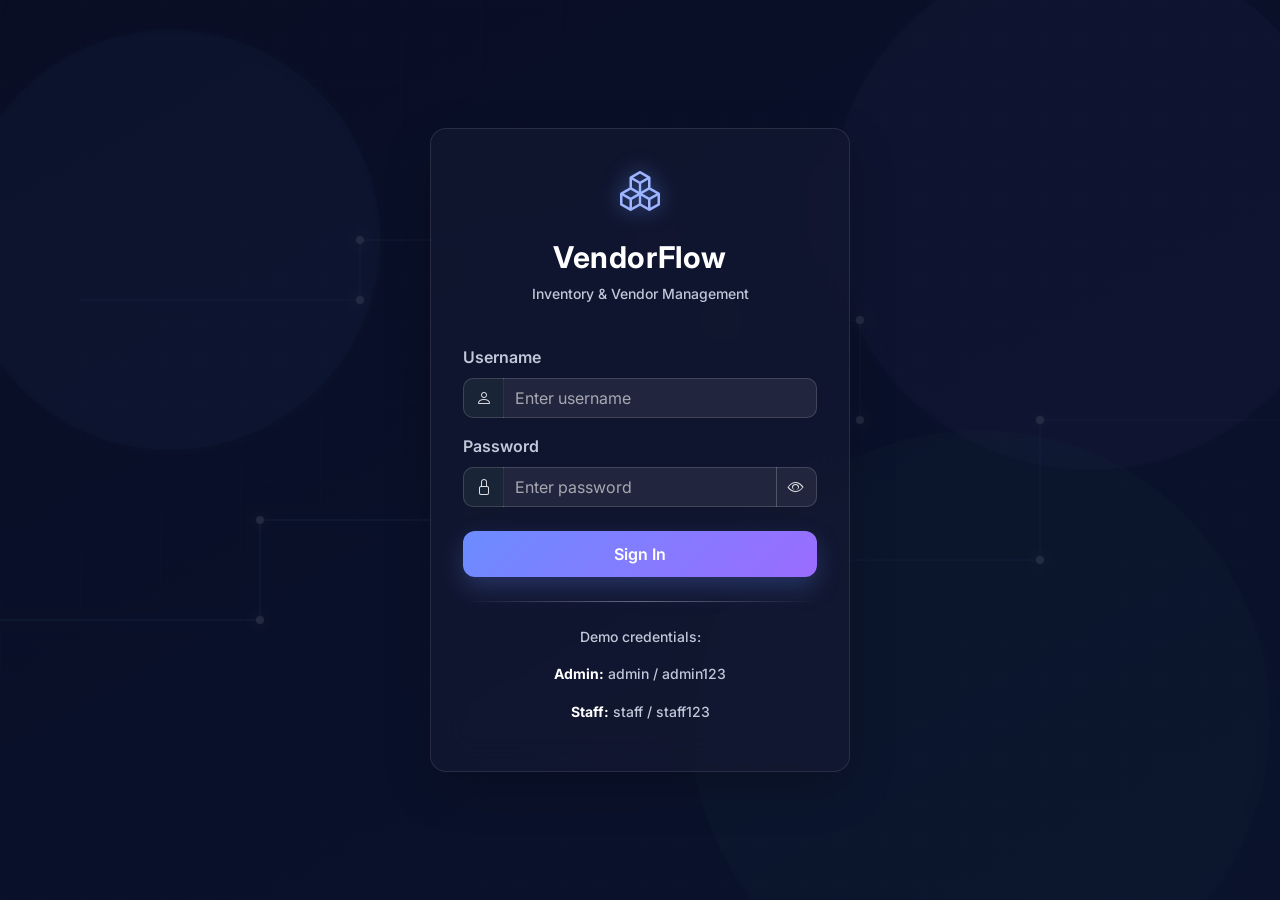
==== commit 42dcd1bd: "Update backend + frontend (current working changes)" ====
--- a/frontend/index.html
+++ b/frontend/index.html
@@ -8,9 +8,9 @@
   <link href="https://cdn.jsdelivr.net/npm/bootstrap-icons@1.11.3/font/bootstrap-icons.css" rel="stylesheet" />
   <link href="css/style.css" rel="stylesheet" />
 </head>
-<body class="login-bg d-flex align-items-center justify-content-center min-vh-100">
-
-  <div class="login-card card shadow-lg p-4" style="width:420px; border-radius:16px;">
+<body class="dark login-page page-login">
+  <section class="section login-section d-flex align-items-center justify-content-center min-vh-100">
+  <div class="login-container login-card card shadow-lg p-4">
     <div class="text-center mb-4">
       <div class="brand-icon mb-3">
         <i class="bi bi-boxes fs-1 text-primary"></i>
@@ -54,6 +54,7 @@
       <p><strong>Staff:</strong> staff / staff123</p>
     </div>
   </div>
+  </section>
 
   <script src="https://cdn.jsdelivr.net/npm/bootstrap@5.3.2/dist/js/bootstrap.bundle.min.js"></script>
   <script src="js/auth.js"></script>
--- a/frontend/css/style.css
+++ b/frontend/css/style.css
@@ -4,19 +4,35 @@
 :root {
   --sidebar-width: 240px;
   --sidebar-collapsed-width: 78px;
-  --sidebar-bg: #1a1d2b;
+  --sidebar-bg: rgba(26, 29, 43, .86);
   --sidebar-text: #a0aec0;
   --sidebar-active: #ffffff;
-  --sidebar-active-bg: rgba(99, 102, 241, 0.2);
+  --sidebar-active-bg: rgba(108, 99, 255, 0.20);
   --sidebar-hover-bg: rgba(255,255,255,0.06);
-  --accent: #6366f1;
-  --accent-hover: #4f46e5;
+  /* Brand colors */
+  --accent: #6C63FF; /* Primary */
+  --accent-2: #8B5CF6; /* Accent */
+  --accent-hover: #5B54FF;
+  --accent-strong: #6C63FF;
+  --accent-grad: linear-gradient(135deg, rgba(108,99,255,.95), rgba(139,92,246,.92));
   --header-h: 64px;
-  --body-bg: #f1f5f9;
+
+  /* Theme primitives */
+  --bg-light: #f8fafc;
+  --bg-dark: #0f172a;
+  --card-light: #ffffff;
+  --card-dark: #0f172a;
+
+  /* Text tokens (light mode defaults) */
+  --text-primary: #0f172a;
+  --text-secondary: #334155;
+  --text-muted: #64748b;
+
+  --body-bg: var(--bg-light);
 
   --font-sans: 'Inter', system-ui, -apple-system, 'Segoe UI', Roboto, Arial, sans-serif;
-  --text: #0f172a;
-  --muted: #64748b;
+  --text: var(--text-primary);
+  --muted: var(--text-muted);
   --border: #e2e8f0;
 
   --shadow-sm: 0 10px 28px rgba(15, 23, 42, .08);
@@ -42,178 +58,697 @@
   --radius-md: 16px;
   --radius-sm: 12px;
 
-  --surface: rgba(255, 255, 255, .82);
-  --surface-strong: rgba(255, 255, 255, .94);
+  --surface: rgba(255, 255, 255, .92);
+  --surface-strong: rgba(255, 255, 255, .98);
+  --surface-input: rgba(255, 255, 255, .78);
+  --surface-input-strong: rgba(255, 255, 255, .90);
+
+  /* Premium depth + glass */
+  --glass-blur: 8px;
+  --glass-saturation: 1.04;
+  --glass-border: rgba(15, 23, 42, .08);
+  --glass-highlight: rgba(255, 255, 255, .70);
+  --glass-shadow: 0 16px 46px rgba(15, 23, 42, .12);
+  --elev-shadow: 0 22px 60px rgba(15, 23, 42, .14);
+
+  /* Background layers */
+    /* === Background image (MANDATORY) =====================================
+      Replace the URL below with your own image if desired.
+      Recommended: subtle abstract/mesh/grid SVG or a compressed JPG/WEBP.
+      Example: --bg-image: url('https://.../mesh.webp');
+    ======================================================================== */
+    --bg-image: url('../assets/bg-mesh.svg');
+
+    /* ONE background image (requested) */
+    --bg-image-opacity: 0.20; /* 0.15–0.25 */
+    --bg-overlay: none;
+    --bg-overlay-opacity: 0;
+
+    /* Premium effects (very subtle) */
+    --bg-noise-opacity: .035;
+    --bg-fx-opacity: .55;
+    --bg-anim-speed: 160s;
+  --page-max-w: 1240px;
+  --vf-noise: none;
 
   /* Control sizing */
   --control-h: 40px;
+  --focus-ring: 0 0 0 .22rem rgba(108, 99, 255, .16);
 }
 
 /* ── Dark theme ───────────────────────────────────────────────── */
-html[data-theme="dark"] {
+html[data-theme="dark"],
+body.dark {
   color-scheme: dark;
 
-  --body-bg: #0b1220;
-  --text: #e5e7eb;
-  --muted: #94a3b8;
-  --border: rgba(148, 163, 184, .22);
-
-  --surface: rgba(15, 23, 42, .70);
-  --surface-strong: rgba(15, 23, 42, .86);
-
-  --sidebar-bg: #0b1324;
-  --sidebar-text: #94a3b8;
+  --body-bg: var(--bg-dark);
+
+  /* Strict contrast (CRITICAL) */
+  --text-primary: #ffffff;
+  --text-secondary: rgba(255,255,255,0.85);
+  --text-muted: rgba(255,255,255,0.65);
+
+  --text: var(--text-primary);
+  --muted: var(--text-muted);
+  --border: rgba(255, 255, 255, .10);
+
+  /* Cards must be solid enough */
+  --surface: rgba(15, 23, 42, 0.92);
+  --surface-strong: rgba(15, 23, 42, 0.96);
+
+  /* Glass: minimal blur, clear borders */
+  --glass-blur: 6px;
+  --glass-saturation: 1.02;
+  --glass-border: rgba(255,255,255,0.08);
+  --glass-highlight: rgba(255, 255, 255, .08);
+  --glass-shadow: 0 18px 55px rgba(0, 0, 0, .45);
+  --elev-shadow: 0 26px 70px rgba(0, 0, 0, .55);
+
+  --bg-image-opacity: 0.18;
+  --bg-overlay: none;
+  --bg-overlay-opacity: 0;
+
+  --bg-noise-opacity: .025;
+  --bg-fx-opacity: .40;
+
+  --sidebar-bg: rgba(11, 19, 36, .86);
+  --sidebar-text: var(--text-muted);
   --sidebar-active: #ffffff;
-  --sidebar-active-bg: rgba(99, 102, 241, 0.22);
+  --sidebar-active-bg: rgba(108, 99, 255, 0.22);
   --sidebar-hover-bg: rgba(255,255,255,0.08);
 }
 
-html[data-theme="dark"] body {
+html[data-theme="dark"] body,
+body.dark {
+  color: #fff;
+}
+
+/* ── Light theme (scoped ONLY to body.light) ───────────────────── */
+/* NOTE: Dark mode must remain unchanged; keep ALL fixes inside body.light */
+body.light {
+  color-scheme: light;
+
+  /* Text tokens (requested) */
+  --text-primary: #111827;
+  --text-secondary: #374151;
+  --text-muted: #6b7280;
+
+  --text: var(--text-primary);
+  --muted: var(--text-muted);
+}
+
+body.light h1,
+body.light h2,
+body.light h3 {
+  color: var(--text-primary);
+}
+
+body.light p,
+body.light span,
+body.light label,
+body.light td {
+  color: var(--text-secondary);
+}
+
+body.light .small-text {
+  color: var(--text-muted);
+}
+
+/* Sidebar readability (light mode) */
+body.light .sidebar {
+  background: #ffffff;
+  border-right: 1px solid rgba(15, 23, 42, .08);
+}
+
+body.light .sidebar .brand span {
+  color: #111827;
+}
+
+body.light .sidebar .nav-link,
+body.light .sidebar a {
+  color: #111827;
+}
+
+body.light .sidebar .nav-link i {
+  color: currentColor;
+}
+
+body.light .sidebar .nav-link:hover {
+  color: #6C63FF;
+}
+
+body.light .sidebar .nav-link.active,
+body.light .sidebar .nav-link.active:hover {
+  background: rgba(108,99,255,0.15);
+  color: #111;
+}
+
+body.light .user-info {
+  background: rgba(15, 23, 42, .04);
+  border-color: rgba(15, 23, 42, .08);
+}
+
+/* Background contrast for image sections */
+body.light .section::before {
+  background: rgba(255,255,255,0.6);
+}
+
+/* App shell previously enforced white text in BOTH themes; reset in light mode */
+body.light .page-shell {
+  --text-primary: #111827;
+  --text-secondary: #374151;
+  --text-muted: #6b7280;
+  --text: var(--text-primary);
+  --muted: var(--text-muted);
+  color: var(--text-primary);
+}
+
+body.light .page-shell h1,
+body.light .page-shell h2 {
+  text-shadow: none;
+}
+
+/* Cards (light mode) */
+body.light .card,
+body.light .login-container {
+  background: rgba(255,255,255,0.85);
+  color: var(--text-primary);
+  border: 1px solid rgba(15, 23, 42, .08);
+}
+
+body.light .card p {
+  color: var(--text-secondary);
+}
+
+body.light .card h3 {
+  color: var(--text-primary);
+}
+
+/* Dashboard hero text (light mode) */
+body.light .dashboard-hero .hero-inner {
+  color: var(--text-primary);
+}
+
+body.light .dashboard-hero .hero-subtitle {
+  color: var(--text-secondary);
+}
+
+/* Tables (light mode) */
+body.light table,
+body.light .table {
+  color: #111;
+}
+
+body.light th,
+body.light .table th {
+  color: #111;
+  font-weight: 600;
+}
+
+body.light td,
+body.light .table td {
+  color: #222;
+}
+
+body.light .page-shell .main-content .table thead th {
+  background: rgba(248, 250, 252, .78);
+}
+
+body.light .page-shell .table-hover tbody tr:hover {
+  background: rgba(255,255,255,0.05);
+}
+
+body.light .page-shell .table-light {
+  --bs-table-bg: rgba(248, 250, 252, .78);
+  --bs-table-color: #111;
+}
+
+/* Insights + reorder panels (light mode) */
+body.light .insight-card {
+  background: rgba(255,255,255,0.85);
+  border: 1px solid rgba(15, 23, 42, .08);
+}
+
+body.light .insight-item {
+  background: rgba(255,255,255,0.72);
+  border: 1px solid rgba(15, 23, 42, .08);
+}
+
+body.light .reorder-card {
+  background: rgba(255,255,255,0.85);
+  border: 1px solid rgba(15, 23, 42, .08);
+}
+
+body.light .reorder-value-item {
+  background: rgba(255,255,255,0.72);
+  border: 1px solid rgba(15, 23, 42, .08);
+}
+
+/* Status badges visibility (light mode) */
+body.light .status {
+  color: #111;
+  font-weight: 500;
+}
+
+body.light .badge[class^="status-"],
+body.light .badge[class*=" status-"] {
+  font-weight: 500;
+}
+
+/* Analytics/Testimonial/Footer sections: override any forced white text in light mode */
+body.light .analytics-section,
+body.light .testimonial-section,
+body.light .app-footer {
+  border-color: rgba(15, 23, 42, .08);
+}
+
+body.light .analytics-section .analytics-inner {
+  color: var(--text-primary);
+}
+
+body.light .analytics-section .analytics-subtitle {
+  color: var(--text-secondary);
+}
+
+body.light .analytics-section h2 {
+  color: var(--text-primary);
+}
+
+body.light .analytics-section .card {
+  color: var(--text-primary);
+}
+
+body.light .analytics-section .card .text-muted {
+  color: var(--text-muted) !important;
+}
+
+body.light .testimonial-section .text-muted {
+  color: var(--text-muted) !important;
+}
+
+body.light .testimonial-name {
+  color: var(--text-primary);
+}
+
+body.light .testimonial-role {
+  color: var(--text-muted) !important;
+}
+
+body.light .app-footer .footer-inner {
+  color: var(--text-primary);
+}
+
+body.light .app-footer .footer-muted {
+  color: var(--text-muted);
+}
+
+/* ── Text visibility (app shell on image backgrounds) ─────────── */
+/* The app shell always sits on a darkened image overlay, so we enforce
+   a high-contrast (white) text system there in BOTH light + dark modes.
+   Keep light-mode tokens for light surfaces like modals/popovers. */
+.page-shell {
+  --text-primary: #ffffff;
+  --text-secondary: rgba(255,255,255,0.85);
+  --text-muted: rgba(255,255,255,0.65);
+  --text: var(--text-primary);
+  --muted: var(--text-muted);
+  color: var(--text-primary);
+}
+
+.page-shell h1,
+.page-shell h2,
+.page-shell h3 {
+  color: var(--text-primary);
+  font-weight: 600;
+}
+
+.page-shell h1,
+.page-shell h2 {
+  text-shadow: 0 2px 10px rgba(0,0,0,0.4);
+}
+
+.page-shell p,
+.page-shell label {
+  color: var(--text-secondary);
+}
+
+.page-shell .small-text {
+  color: var(--text-muted);
+}
+
+.page-shell .text-muted,
+.page-shell .text-body-secondary,
+.page-shell .text-secondary {
+  color: var(--text-muted) !important;
+}
+
+.page-shell h4,
+.page-shell h5,
+.page-shell h6 {
+  color: var(--text-primary);
+  font-weight: 600;
+}
+
+/* Bootstrap sets .card text color from --bs-body-color; override inside shell */
+.page-shell .card,
+.page-shell .login-container {
+  color: var(--text-primary);
+}
+
+.page-shell .card .text-muted,
+.page-shell .card .text-body-secondary,
+.page-shell .card .text-secondary {
+  color: var(--text-muted) !important;
+}
+
+html[data-theme="dark"] .text-muted,
+body.dark .text-muted,
+html[data-theme="dark"] .text-body-secondary,
+body.dark .text-body-secondary,
+html[data-theme="dark"] .text-secondary,
+body.dark .text-secondary {
+  color: var(--muted) !important;
+}
+
+html[data-theme="dark"] .top-header,
+body.dark .top-header {
   background:
-    radial-gradient(900px 520px at 14% -10%, rgba(99, 102, 241, .14), transparent 60%),
-    radial-gradient(900px 520px at 92% 0%, rgba(34, 197, 94, .10), transparent 55%),
-    radial-gradient(980px 600px at 70% 110%, rgba(59, 130, 246, .10), transparent 62%),
-    var(--body-bg);
-}
-
-html[data-theme="dark"] .top-header {
-  background: rgba(15, 23, 42, .72);
+    radial-gradient(820px 70px at 22% 0%, rgba(108, 99, 255, .18), transparent 60%),
+    radial-gradient(680px 90px at 92% 18%, rgba(139, 92, 246, .12), transparent 55%),
+    rgba(15, 23, 42, .72);
   border-bottom: 1px solid var(--border);
 }
 
-html[data-theme="dark"] .sidebar {
+html[data-theme="dark"] .sidebar,
+body.dark .sidebar {
   border-right: 1px solid rgba(148, 163, 184, 0.12);
 }
 
 html[data-theme="dark"] .sidebar .brand span,
-html[data-theme="dark"] .sidebar .nav-link:hover {
+body.dark .sidebar .brand span,
+html[data-theme="dark"] .sidebar .nav-link:hover,
+body.dark .sidebar .nav-link:hover {
   color: #ffffff;
 }
 
-html[data-theme="dark"] .main-content .card {
-  border: 1px solid var(--border) !important;
-  background: var(--surface) !important;
-  box-shadow: 0 12px 30px rgba(0,0,0,.28) !important;
-}
-
-html[data-theme="dark"] .stat-card {
-  border: 1px solid var(--border) !important;
-  background: linear-gradient(135deg, rgba(15,23,42,.92) 0%, rgba(2,6,23,.82) 100%);
-}
-
-html[data-theme="dark"] .stat-card .text-muted {
-  color: rgba(148,163,184,.95) !important;
-}
-
-html[data-theme="dark"] .stat-icon {
-  border: 1px solid rgba(148,163,184,.18);
-  box-shadow: 0 10px 22px rgba(0,0,0,.28);
+html[data-theme="dark"] .main-content .card::before,
+body.dark .main-content .card::before {
+  content: none;
+}
+
+html[data-theme="dark"] .stat-card .fs-3,
+html[data-theme="dark"] .stat-card .fs-2,
+body.dark .stat-card .fs-3,
+body.dark .stat-card .fs-2 {
+  font-weight: 700;
+  color: var(--text-primary) !important;
+}
+
+html[data-theme="dark"] .stat-icon,
+body.dark .stat-icon {
+  border: 1px solid rgba(255,255,255,.12);
+  box-shadow: 0 10px 22px rgba(0,0,0,.30);
+  background-color: rgba(255,255,255,.06) !important;
   background-image: radial-gradient(circle at 30% 25%, rgba(255,255,255,.10), rgba(255,255,255,.04));
 }
 
-html[data-theme="dark"] .table {
+html[data-theme="dark"] .table,
+body.dark .table {
   color: var(--text);
 }
 
-html[data-theme="dark"] .table th {
+/* Dark mode: ensure tables don’t render as bright white blocks */
+html[data-theme="dark"] .table,
+body.dark .table {
+  --bs-table-bg: transparent;
+  --bs-table-color: var(--text);
+  --bs-table-border-color: rgba(148, 163, 184, .16);
+  --bs-table-striped-bg: rgba(148, 163, 184, .06);
+  --bs-table-hover-bg: rgba(255, 255, 255, .05);
+}
+
+html[data-theme="dark"] .table-light,
+body.dark .table-light {
+  --bs-table-bg: rgba(30, 41, 59, .86);
+  --bs-table-color: var(--muted);
+}
+
+html[data-theme="dark"] .table-warning,
+body.dark .table-warning {
+  --bs-table-bg: rgba(234, 179, 8, .12);
+  --bs-table-color: var(--text);
+}
+
+html[data-theme="dark"] .table th,
+body.dark .table th {
   color: var(--muted);
 }
 
-html[data-theme="dark"] .table tbody td {
+html[data-theme="dark"] .table tbody td,
+body.dark .table tbody td {
   border-color: rgba(148,163,184,.16);
 }
 
-html[data-theme="dark"] .table thead th {
+html[data-theme="dark"] .table thead th,
+body.dark .table thead th {
   border-color: rgba(148,163,184,.22);
 }
 
-html[data-theme="dark"] .table-hover tbody tr:hover {
-  background: rgba(148, 163, 184, .08);
-}
-
-html[data-theme="dark"] .main-content .table thead th {
-  background: rgba(15, 23, 42, .92);
+html[data-theme="dark"] .table-hover tbody tr:hover,
+body.dark .table-hover tbody tr:hover {
+  background: rgba(255, 255, 255, .05);
+}
+
+html[data-theme="dark"] input,
+html[data-theme="dark"] textarea,
+html[data-theme="dark"] select,
+html[data-theme="dark"] label,
+body.dark input,
+body.dark textarea,
+body.dark select,
+body.dark label {
+  color: #fff;
+}
+
+html[data-theme="dark"] input::placeholder,
+html[data-theme="dark"] textarea::placeholder,
+body.dark input::placeholder,
+body.dark textarea::placeholder {
+  color: var(--text-muted);
+}
+
+html[data-theme="dark"] .main-content .table thead th,
+body.dark .main-content .table thead th {
+  background: rgba(30, 41, 59, .86);
   border-bottom: 1px solid var(--border);
 }
 
+/* Dark mode: inputs + modal readability */
+html[data-theme="dark"] .form-control,
+body.dark .form-control,
+html[data-theme="dark"] .form-select,
+body.dark .form-select,
+html[data-theme="dark"] .input-group-text,
+body.dark .input-group-text {
+  background: rgba(30, 41, 59, .78);
+  border-color: var(--border);
+  color: var(--text);
+}
+
+html[data-theme="dark"] .form-control::placeholder,
+body.dark .form-control::placeholder {
+  color: rgba(148, 163, 184, .78);
+}
+
+html[data-theme="dark"] .input-group-text,
+body.dark .input-group-text {
+  color: var(--muted);
+}
+
+html[data-theme="dark"] .form-check-input {
+  background-color: rgba(15, 23, 42, .72);
+  border-color: var(--border);
+}
+
+html[data-theme="dark"] .form-check-input:focus {
+  border-color: rgba(108, 99, 255, .55);
+  box-shadow: 0 0 0 .22rem rgba(108, 99, 255, .14);
+}
+
+html[data-theme="dark"] .form-check-input:checked {
+  background-color: var(--accent);
+  border-color: var(--accent);
+}
+
+html[data-theme="dark"] .modal-content,
+body.dark .modal-content {
+  background: var(--surface-strong);
+  color: var(--text);
+  border: 1px solid var(--border);
+  box-shadow: 0 18px 45px rgba(0,0,0,.40);
+}
+
+html[data-theme="dark"] .modal-header,
+body.dark .modal-header,
+html[data-theme="dark"] .modal-footer,
+body.dark .modal-footer {
+  border-color: var(--border) !important;
+}
+
+html[data-theme="dark"] .modal .text-muted,
+body.dark .modal .text-muted,
+html[data-theme="dark"] .modal .form-label,
+body.dark .modal .form-label {
+  color: var(--muted) !important;
+}
+
+html[data-theme="dark"] .modal .btn-close,
+body.dark .modal .btn-close {
+  filter: invert(1) grayscale(1);
+  opacity: .75;
+}
+
 html[data-theme="dark"] .sidebar-toggle,
-html[data-theme="dark"] .top-header .btn.btn-light {
+body.dark .sidebar-toggle,
+html[data-theme="dark"] .top-header .btn.btn-light,
+body.dark .top-header .btn.btn-light {
   border: 1px solid var(--border);
-  background: rgba(15, 23, 42, .72);
+  background: rgba(30, 41, 59, .72);
   color: var(--text);
 }
 
 html[data-theme="dark"] .sidebar-toggle:hover,
-html[data-theme="dark"] .top-header .btn.btn-light:hover {
+body.dark .sidebar-toggle:hover,
+html[data-theme="dark"] .top-header .btn.btn-light:hover,
+body.dark .top-header .btn.btn-light:hover {
   background: rgba(30, 41, 59, .75);
 }
 
 html[data-theme="dark"] .notification-dropdown .btn,
+body.dark .notification-dropdown .btn,
 html[data-theme="dark"] .notification-menu,
+body.dark .notification-menu,
 html[data-theme="dark"] .notification-list,
+body.dark .notification-list,
 html[data-theme="dark"] .notification-item,
-html[data-theme="dark"] .notification-mark {
+body.dark .notification-item,
+html[data-theme="dark"] .notification-mark,
+body.dark .notification-mark {
   border-color: var(--border);
-  background: rgba(15, 23, 42, .86);
+  background: var(--surface-strong);
   color: var(--text);
 }
 
-html[data-theme="dark"] .notification-item:hover {
+html[data-theme="dark"] .notification-item:hover,
+body.dark .notification-item:hover {
   background: rgba(30, 41, 59, .65);
 }
 
-html[data-theme="dark"] .notification-message { color: var(--text); }
-html[data-theme="dark"] .notification-meta { color: var(--muted); }
-
-html[data-theme="dark"] .insight-card {
-  border: 1px solid var(--border);
-  background: rgba(15, 23, 42, .72);
-}
-
-html[data-theme="dark"] .insight-fast { background: rgba(34, 197, 94, .10); }
-html[data-theme="dark"] .insight-slow { background: rgba(234, 179, 8, .10); }
-html[data-theme="dark"] .insight-reorder { background: rgba(239, 68, 68, .10); }
-
-html[data-theme="dark"] .insight-item {
-  background: rgba(2, 6, 23, .38);
-  border: 1px solid rgba(148, 163, 184, .16);
-}
-
-html[data-theme="dark"] .reorder-card {
-  border: 1px solid rgba(148, 163, 184, .18);
-  background: rgba(15, 23, 42, .72);
-}
-
-html[data-theme="dark"] .reorder-card.reorder-critical {
+html[data-theme="dark"] .notification-message,
+body.dark .notification-message { color: var(--text); }
+html[data-theme="dark"] .notification-meta,
+body.dark .notification-meta { color: var(--muted); }
+
+html[data-theme="dark"] .insight-card,
+body.dark .insight-card {
+  border: 1px solid var(--glass-border);
+  background: var(--surface-strong);
+}
+
+html[data-theme="dark"] .insight-fast,
+body.dark .insight-fast { background: rgba(34, 197, 94, .10); }
+html[data-theme="dark"] .insight-slow,
+body.dark .insight-slow { background: rgba(234, 179, 8, .10); }
+html[data-theme="dark"] .insight-reorder,
+body.dark .insight-reorder { background: rgba(239, 68, 68, .10); }
+
+html[data-theme="dark"] .insight-item,
+body.dark .insight-item {
+  background: rgba(15, 23, 42, .42);
+  border: 1px solid rgba(255, 255, 255, .10);
+}
+
+html[data-theme="dark"] .reorder-card,
+body.dark .reorder-card {
+  border: 1px solid rgba(255, 255, 255, .10);
+  background: var(--surface-strong);
+}
+
+html[data-theme="dark"] .reorder-card.reorder-critical,
+body.dark .reorder-card.reorder-critical {
   background: rgba(239, 68, 68, .10);
 }
 
-html[data-theme="dark"] .reorder-product { color: var(--text); }
-html[data-theme="dark"] .reorder-meta { color: var(--muted); }
-
-html[data-theme="dark"] .reorder-value-item {
-  background: rgba(2, 6, 23, .38);
-  border: 1px solid rgba(148, 163, 184, .16);
-}
-
-html[data-theme="dark"] .reorder-value-item .label { color: var(--muted); }
-html[data-theme="dark"] .reorder-value-item .value { color: var(--text); }
+html[data-theme="dark"] .reorder-product,
+body.dark .reorder-product { color: var(--text); }
+html[data-theme="dark"] .reorder-meta,
+body.dark .reorder-meta { color: var(--muted); }
+
+html[data-theme="dark"] .reorder-value-item,
+body.dark .reorder-value-item {
+  background: rgba(15, 23, 42, .42);
+  border: 1px solid rgba(255, 255, 255, .10);
+}
+
+html[data-theme="dark"] .reorder-value-item .label,
+body.dark .reorder-value-item .label { color: var(--muted); }
+html[data-theme="dark"] .reorder-value-item .value,
+body.dark .reorder-value-item .value { color: var(--text); }
 
 /* ── Reset ─────────────────────────────────────────────────────── */
 *, *::before, *::after { box-sizing: border-box; }
 body {
   margin: 0;
   font-family: var(--font-sans);
-  background:
-    radial-gradient(900px 520px at 14% -10%, rgba(99, 102, 241, .10), transparent 60%),
-    radial-gradient(900px 520px at 92% 0%, rgba(34, 197, 94, .08), transparent 55%),
-    radial-gradient(980px 600px at 70% 110%, rgba(59, 130, 246, .08), transparent 62%),
-    var(--body-bg);
-  color: var(--text);
+  font-weight: 500;
+  line-height: 1.55;
+  background: #000;
+  color: var(--text-primary);
   text-rendering: optimizeLegibility;
   -webkit-font-smoothing: antialiased;
   -moz-osx-font-smoothing: grayscale;
   animation: pageFadeIn .22s ease;
+  transition: color var(--t-med) var(--ease-out);
+}
+
+/* ── Overlay + section backgrounds ────────────────────────────── */
+/* Clean background system:
+   - IMAGE ONLY on the section
+   - ONLY ONE overlay via ::before
+   - Never apply opacity to parent containers
+   - Never stack gradient + image backgrounds
+*/
+.section {
+  position: relative;
+  background-position: center;
+  background-repeat: no-repeat;
+  background-size: cover;
+}
+
+.section::before {
+  content: "";
+  position: absolute;
+  inset: 0;
+  background: rgba(10, 15, 40, 0.75);
+  z-index: 0;
+  pointer-events: none;
+  border-radius: inherit;
+}
+
+.section > * {
+  position: relative;
+  z-index: 1;
+}
+
+/* Full-page shell section (per-page background image lives here) */
+.page-shell.section {
+  min-height: 100vh;
+}
+
+@keyframes vfBgFloat {
+  0%   { transform: translate3d(-1.2%, -0.6%, 0) scale(1.01); }
+  50%  { transform: translate3d(1.0%, -1.0%, 0) scale(1.03); }
+  100% { transform: translate3d(0.8%, 1.2%, 0) scale(1.01); }
 }
 
 @keyframes pageFadeIn {
@@ -288,9 +823,193 @@
 .skeleton-row .skeleton { display: block; }
 
 /* ── Login Page ─────────────────────────────────────────────────── */
-.login-bg { background: linear-gradient(135deg, #667eea 0%, #764ba2 100%); }
-.login-card { animation: fadeInUp .4s ease; }
-@keyframes fadeInUp { from { opacity:0; transform:translateY(24px); } to { opacity:1; transform:translateY(0); } }
+body.page-login {
+  padding: 0;
+  color-scheme: dark;
+  color: #ffffff;
+}
+
+.login-section {
+  padding: var(--s-3);
+  background-image: url('../assets/bg-tech-blur.svg');
+}
+
+@keyframes vfLoginBgFloat {
+  0%   { transform: translate3d(-1.0%, -0.6%, 0) scale(1.01); }
+  50%  { transform: translate3d(1.0%, -1.0%, 0) scale(1.03); }
+  100% { transform: translate3d(0.8%, 1.2%, 0) scale(1.01); }
+}
+
+/* Premium glass card */
+body.page-login .login-card {
+  width: min(420px, 92vw);
+  padding: var(--s-4) !important;
+
+  position: relative;
+  overflow: hidden;
+  border-radius: 16px !important;
+
+  /* Fade-in on load (uses ui.js -> body.page-ready) */
+  opacity: 0;
+  transform: translateY(14px);
+  transition: opacity .45s var(--ease-out), transform .45s var(--ease-out);
+}
+
+body.page-login.page-ready .login-card {
+  opacity: 1;
+  transform: translateY(0);
+}
+
+body.page-login .login-card::before {
+  content: none;
+}
+
+body.page-login .login-card > * {
+  position: relative;
+  z-index: 1;
+}
+
+/* Logo + header */
+body.page-login .brand-icon i {
+  color: #9db4ff !important;
+  filter: drop-shadow(0 0 10px rgba(100, 150, 255, 0.6));
+}
+
+body.page-login .login-card h2 {
+  font-size: 30px;
+  font-weight: 800;
+  letter-spacing: 0.02em;
+  color: #ffffff;
+  margin-bottom: var(--s-1);
+}
+
+body.page-login .login-card p,
+body.page-login .login-card .text-muted {
+  color: #bfc9d9 !important;
+}
+
+body.page-login .login-card strong {
+  color: #ffffff;
+}
+
+/* Divider (gradient line) */
+body.page-login .login-card hr {
+  border: 0;
+  height: 1px;
+  opacity: 1;
+  background: linear-gradient(90deg, transparent, rgba(255,255,255,0.35), transparent);
+}
+
+/* Inputs (high contrast dark mode) */
+body.page-login .login-card .form-label {
+  color: #bfc9d9;
+}
+
+body.page-login .login-card .input-group {
+  border-radius: 10px;
+}
+
+body.page-login .login-card .input-group > .input-group-text {
+  border-top-left-radius: 10px;
+  border-bottom-left-radius: 10px;
+}
+
+body.page-login .login-card .input-group > .form-control {
+  border-radius: 0;
+}
+
+body.page-login .login-card .input-group > .form-control:last-child {
+  border-top-right-radius: 10px;
+  border-bottom-right-radius: 10px;
+}
+
+body.page-login .login-card .input-group > #togglePassword {
+  border-top-right-radius: 10px;
+  border-bottom-right-radius: 10px;
+}
+
+body.page-login .login-card .input-group-text {
+  background: rgba(255, 255, 255, 0.07);
+  color: rgba(255, 255, 255, 0.85);
+  border: 1px solid rgba(255, 255, 255, 0.15);
+  border-right: 0;
+}
+
+body.page-login .login-card .form-control {
+  height: var(--control-h);
+  color: #ffffff;
+  background: rgba(255, 255, 255, 0.07);
+  border: 1px solid rgba(255, 255, 255, 0.15);
+  border-left: 0;
+  transition: all 0.3s ease;
+}
+
+body.page-login .login-card .form-control::placeholder {
+  color: rgba(255, 255, 255, 0.60);
+}
+
+body.page-login .login-card .form-control:focus {
+  border-color: #6c8cff;
+  box-shadow: none;
+}
+
+body.page-login .login-card .input-group:focus-within {
+  box-shadow: 0 0 10px rgba(108, 140, 255, 0.50);
+}
+
+body.page-login .login-card .input-group:focus-within .input-group-text,
+body.page-login .login-card .input-group:focus-within .form-control,
+body.page-login .login-card .input-group:focus-within #togglePassword {
+  border-color: #6c8cff;
+}
+
+/* Password toggle button (match the input style) */
+body.page-login .login-card #togglePassword {
+  height: var(--control-h);
+  border-radius: 0;
+  background: rgba(255, 255, 255, 0.07);
+  border: 1px solid rgba(255, 255, 255, 0.15);
+  border-left: 0;
+  color: rgba(255, 255, 255, 0.85);
+  transition: all 0.3s ease;
+}
+
+body.page-login .login-card #togglePassword:hover {
+  background: rgba(255, 255, 255, 0.12);
+}
+
+/* Button (premium gradient + hover lift) */
+body.page-login .login-card #loginBtn {
+  height: calc(var(--control-h) + 6px);
+  border: 0;
+  border-radius: 12px;
+  background: linear-gradient(135deg, #6c8cff, #9b6cff);
+  box-shadow: 0 10px 25px rgba(108, 140, 255, 0.25);
+  transition: all 0.3s ease;
+}
+
+@media (hover: hover) and (pointer: fine) {
+  body.page-login .login-card #loginBtn:hover {
+    transform: translateY(-2px);
+    box-shadow: 0 10px 25px rgba(108, 140, 255, 0.40);
+  }
+}
+
+body.page-login .login-card #loginBtn:active {
+  transform: translateY(0);
+}
+
+body.page-login .login-card #loginBtn:disabled {
+  opacity: .85;
+  transform: none;
+  box-shadow: 0 10px 25px rgba(108, 140, 255, 0.22);
+}
+
+/* Alert readability on glass */
+body.page-login #alertBox.alert {
+  border-radius: 12px;
+  border: 1px solid rgba(255,255,255,0.14);
+}
 
 /* ── Sidebar ────────────────────────────────────────────────────── */
 .sidebar {
@@ -303,7 +1022,24 @@
   flex-shrink: 0;
   border-right: 1px solid rgba(255,255,255,0.08);
   transition: width .2s ease, transform .2s ease;
-}
+  backdrop-filter: blur(14px) saturate(1.06);
+  -webkit-backdrop-filter: blur(14px) saturate(1.06);
+  overflow: hidden;
+}
+
+.sidebar::before {
+  content: '';
+  position: absolute;
+  inset: 0;
+  pointer-events: none;
+  background:
+    radial-gradient(520px 220px at 20% 0%, rgba(99, 102, 241, .16), transparent 60%),
+    radial-gradient(520px 220px at 90% 10%, rgba(168, 85, 247, .10), transparent 62%),
+    linear-gradient(180deg, rgba(255,255,255,.06), transparent 55%);
+  opacity: .65;
+}
+
+.sidebar > * { position: relative; z-index: 1; }
 .sidebar .brand span { color: #ffffff; }
 .sidebar .nav-link {
   color: var(--sidebar-text);
@@ -340,6 +1076,11 @@
 .sidebar .nav-link i { width: 16px; text-align: center; }
 .sidebar .nav-label { white-space: nowrap; }
 .user-info { background: rgba(255,255,255,0.06); }
+.user-info {
+  border: 1px solid rgba(255,255,255,0.06);
+  backdrop-filter: blur(10px);
+  -webkit-backdrop-filter: blur(10px);
+}
 .user-info .btn-outline-danger { border-color: rgba(248,113,113,.5); color: rgb(248,113,113); }
 .user-info .btn-outline-danger:hover { background: rgba(248,113,113,.15); border-color: rgba(248,113,113,.8); }
 
@@ -358,14 +1099,270 @@
 
 /* ── Main Layout ───────────────────────────────────────────────── */
 .main-content { min-height: 100vh; overflow-x: hidden; }
+
+/* Centered page container + soft outer shadow */
+.main-content > .p-4 {
+  max-width: var(--page-max-w);
+  width: 100%;
+  margin-left: auto;
+  margin-right: auto;
+  position: relative;
+  border-radius: calc(var(--radius-md) + 10px);
+  border: 1px solid var(--glass-border);
+  box-shadow: 0 30px 90px rgba(15, 23, 42, .10);
+  backdrop-filter: blur(var(--glass-blur)) saturate(var(--glass-saturation));
+  -webkit-backdrop-filter: blur(var(--glass-blur)) saturate(var(--glass-saturation));
+  overflow: hidden;
+}
+
+/* Mid sections: wave/data grid background */
+.main-content > .p-4.bg-mid {
+  background-image: url('../assets/bg-wave-grid.svg');
+}
+
+html[data-theme="dark"] .main-content > .p-4,
+body.dark .main-content > .p-4 {
+  border-color: var(--glass-border);
+  box-shadow: 0 38px 110px rgba(0, 0, 0, .45);
+}
+
+html[data-theme="dark"] .main-content > .p-4.bg-mid,
+body.dark .main-content > .p-4.bg-mid {
+  background-image: url('../assets/bg-wave-grid.svg');
+}
+
+/* ── Per-page background images (ONE per page) ─────────────────── */
+body.page-dashboard .page-shell { background-image: url('../assets/ChatGPT Image Apr 2, 2026, 04_16_46 PM.png'); }
+body.page-products .page-shell { background-image: url('../assets/ChatGPT Image Apr 2, 2026, 04_27_32 PM.png'); }
+body.page-vendors .page-shell { background-image: url('../assets/ChatGPT Image Apr 2, 2026, 04_29_25 PM.png'); }
+body.page-orders .page-shell { background-image: url('../assets/ChatGPT Image Apr 2, 2026, 04_30_47 PM.png'); }
+body.page-inventory .page-shell { background-image: url('../assets/ChatGPT Image Apr 2, 2026, 04_32_05 PM.png'); }
+
+/* Dashboard hero: analytics/growth image */
+.bg-dashboard-hero {
+  background-image: url('../assets/bg-analytics-growth.svg');
+}
+
+.dashboard-hero {
+  border-radius: calc(var(--radius-md) + 10px);
+  overflow: hidden;
+  border: 1px solid rgba(255,255,255,0.10);
+  box-shadow: 0 18px 55px rgba(0,0,0,.35);
+}
+
+.dashboard-hero .hero-inner {
+  padding: var(--s-6);
+  color: var(--bg-light);
+}
+
+.dashboard-hero .hero-eyebrow {
+  font-weight: 600;
+  letter-spacing: .08em;
+  text-transform: uppercase;
+  font-size: .72rem;
+  opacity: .90;
+}
+
+.dashboard-hero .hero-title {
+  margin: var(--s-1) 0 var(--s-1);
+  font-weight: 800;
+  letter-spacing: -0.02em;
+  line-height: 1.1;
+  font-size: clamp(30px, 3.6vw, 52px);
+}
+
+.dashboard-hero .hero-subtitle {
+  max-width: 68ch;
+  color: rgba(255,255,255,0.7);
+}
+
+.feature-card .feature-icon {
+  width: 44px;
+  height: 44px;
+  display: grid;
+  place-items: center;
+  border-radius: 14px;
+  margin-bottom: var(--s-2);
+  border: 1px solid rgba(99, 102, 241, 0.22);
+  background: rgba(99, 102, 241, 0.10);
+  color: var(--accent);
+}
+
+/* Analytics (wave background) */
+.bg-analytics-wave {
+  background-image: url('../assets/bg-wave-grid.svg');
+}
+
+.analytics-section {
+  border-radius: calc(var(--radius-md) + 10px);
+  overflow: hidden;
+  border: 1px solid rgba(255,255,255,0.10);
+}
+
+.analytics-section .analytics-inner {
+  padding: var(--s-4);
+  color: var(--text-primary);
+}
+
+.analytics-section .analytics-title {
+  font-weight: 800;
+  letter-spacing: -0.02em;
+  font-size: 20px;
+}
+
+.analytics-section .analytics-subtitle {
+  color: rgba(255,255,255,0.75);
+}
+
+.analytics-section .card { color: var(--bg-light); }
+.analytics-section .card .text-muted { color: rgba(255,255,255,0.7) !important; }
+
+.analytics-section h2 {
+  color: #ffffff;
+}
+
+.analytics-section p {
+  color: rgba(255,255,255,0.75);
+}
+
+/* Testimonial (globe background + glass card) */
+.bg-testimonial-globe {
+  background-image: url('../assets/bg-globe-network.svg');
+}
+
+.testimonial-section {
+  border-radius: calc(var(--radius-md) + 10px);
+  overflow: hidden;
+  border: 1px solid rgba(255,255,255,0.10);
+}
+
+.testimonial-section .testimonial-inner {
+  padding: var(--s-4);
+}
+
+.testimonial-section .text-muted {
+  color: rgba(255,255,255,0.7) !important;
+}
+
+.testimonial-card {
+  max-width: 820px;
+  margin-left: auto;
+  margin-right: auto;
+  text-align: center;
+}
+
+.testimonial-quote {
+  font-weight: 700;
+  letter-spacing: -0.01em;
+  line-height: 1.4;
+  color: var(--text-secondary);
+}
+
+.testimonial-user {
+  margin-top: var(--s-3);
+  display: inline-flex;
+  align-items: center;
+  justify-content: center;
+  gap: var(--s-2);
+}
+
+.testimonial-avatar {
+  width: 44px;
+  height: 44px;
+  border-radius: 999px;
+  display: grid;
+  place-items: center;
+  font-weight: 800;
+  letter-spacing: .02em;
+  color: #fff;
+  background-image: var(--accent-grad);
+  border: 1px solid rgba(255,255,255,.28);
+  box-shadow: 0 14px 34px rgba(99, 102, 241, .18);
+}
+
+.testimonial-name {
+  font-weight: 800;
+  letter-spacing: -0.01em;
+  color: #fff;
+  line-height: 1.15;
+}
+
+.testimonial-role {
+  color: rgba(255,255,255,0.7) !important;
+}
+
+/* Footer: globe/network */
+.app-footer {
+  margin-top: var(--s-4);
+  border-top: 1px solid rgba(255,255,255,0.10);
+  border-radius: calc(var(--radius-md) + 10px);
+  overflow: hidden;
+}
+
+.app-footer.bg-footer {
+  background-image: url('../assets/bg-globe-network.svg');
+}
+
+.app-footer .footer-inner {
+  padding: var(--s-4);
+  color: var(--bg-light);
+}
+
+.app-footer .footer-muted {
+  color: rgba(255,255,255,0.7);
+}
+
+@media (hover: hover) and (pointer: fine) {
+  .main-content .card:hover {
+    transform: translateY(-4px);
+    box-shadow: var(--elev-shadow) !important;
+  }
+}
+
+.main-content .card {
+  transition: transform 0.25s ease, box-shadow 0.25s ease;
+}
+
+@supports not ((backdrop-filter: blur(1px)) or (-webkit-backdrop-filter: blur(1px))) {
+  .main-content > .p-4 {
+    background: rgba(255,255,255,.18);
+  }
+  html[data-theme="dark"] .main-content > .p-4,
+  body.dark .main-content > .p-4 {
+    background: rgba(30, 41, 59, .38);
+  }
+}
 .top-header {
   height: var(--header-h);
-  background: rgba(255,255,255,.78);
+  background:
+    radial-gradient(900px 70px at 22% 0%, rgba(99, 102, 241, .16), transparent 62%),
+    radial-gradient(720px 96px at 92% 18%, rgba(168, 85, 247, .10), transparent 55%),
+    rgba(255,255,255,.72);
   border-bottom: 1px solid var(--border);
   position: sticky;
   top: 0;
   z-index: 100;
-  backdrop-filter: blur(10px);
+  backdrop-filter: blur(var(--glass-blur)) saturate(var(--glass-saturation));
+  -webkit-backdrop-filter: blur(var(--glass-blur)) saturate(var(--glass-saturation));
+}
+
+/* Header: make "light" controls look like premium glass */
+.top-header .btn.btn-light {
+  background: rgba(255,255,255,.72);
+  border: 1px solid rgba(226, 232, 240, .92);
+  box-shadow: 0 10px 26px rgba(15, 23, 42, .08);
+}
+
+.top-header .btn.btn-light:hover {
+  background: rgba(255,255,255,.86);
+  border-color: rgba(226, 232, 240, 1);
+}
+
+html[data-theme="dark"] .top-header .btn.btn-light,
+body.dark .top-header .btn.btn-light {
+  background: rgba(30, 41, 59, .72);
+  border-color: var(--border);
+  box-shadow: 0 14px 36px rgba(0,0,0,.34);
 }
 
 /* ── Typography & hierarchy ───────────────────────────────────── */
@@ -415,7 +1412,7 @@
 }
 
 .main-content .card {
-  transition: box-shadow var(--t-med) var(--ease-out), border-color var(--t-med) var(--ease-out), background var(--t-med) var(--ease-out);
+  transition: transform 0.3s ease, box-shadow 0.3s ease, border-color 0.3s ease, background 0.3s ease;
 }
 
 .form-control,
@@ -439,8 +1436,13 @@
   border-radius: var(--radius-sm);
   padding: var(--s-1) var(--s-2) var(--s-1) var(--s-5);
   font-size: .9rem;
+  color: #0f172a;
   outline: none;
   transition: box-shadow var(--t-fast) var(--ease-out), border-color var(--t-fast) var(--ease-out), background var(--t-fast) var(--ease-out);
+}
+
+.global-search .gs-input::placeholder {
+  color: rgba(15, 23, 42, .55);
 }
 
 .global-search .gs-input:focus {
@@ -453,7 +1455,7 @@
   left: 12px;
   top: 50%;
   transform: translateY(-50%);
-  color: var(--muted);
+  color: rgba(15, 23, 42, .55);
   pointer-events: none;
 }
 
@@ -508,6 +1510,10 @@
   box-shadow: 0 6px 16px rgba(15, 23, 42, .08);
 }
 
+.page-shell .shortcut-hint kbd {
+  color: #0f172a;
+}
+
 html[data-theme="dark"] .shortcut-hint kbd {
   border-color: rgba(148,163,184,.22);
   background: rgba(15, 23, 42, .78);
@@ -591,26 +1597,31 @@
   color: inherit;
 }
 
-html[data-theme="dark"] .global-search .gs-input {
-  background: rgba(15, 23, 42, .72);
+html[data-theme="dark"] .global-search .gs-input,
+body.dark .global-search .gs-input {
+  background: rgba(30, 41, 59, .78);
   border-color: var(--border);
   color: var(--text);
 }
 
-html[data-theme="dark"] .global-search-dropdown {
+html[data-theme="dark"] .global-search-dropdown,
+body.dark .global-search-dropdown {
   border-color: var(--border);
   background: var(--surface-strong);
 }
 
-html[data-theme="dark"] .gs-row {
+html[data-theme="dark"] .gs-row,
+body.dark .gs-row {
   border-bottom-color: rgba(148,163,184,.18);
 }
 
-html[data-theme="dark"] .gs-row:hover {
+html[data-theme="dark"] .gs-row:hover,
+body.dark .gs-row:hover {
   background: rgba(148, 163, 184, .10);
 }
 
-html[data-theme="dark"] mark.gs-highlight {
+html[data-theme="dark"] mark.gs-highlight,
+body.dark mark.gs-highlight {
   background: rgba(99, 102, 241, .26);
 }
 
@@ -674,13 +1685,13 @@
 }
 .notification-message {
   font-size: .875rem;
-  color: #1e293b;
+  color: var(--text-primary);
   font-weight: 600;
   line-height: 1.25;
 }
 .notification-meta {
   font-size: .75rem;
-  color: #64748b;
+  color: var(--text-muted);
   margin-top: var(--s-0);
 }
 .notification-action {
@@ -692,7 +1703,7 @@
   border-radius: 999px;
   border: 1px solid var(--border);
   background: rgba(255,255,255,.90);
-  color: #334155;
+  color: var(--text-secondary);
 }
 .notification-mark:hover {
   background: #f8fafc;
@@ -702,26 +1713,32 @@
 .stat-card {
   transition: transform var(--t-med) var(--ease-out), box-shadow var(--t-med) var(--ease-out), border-color var(--t-med) var(--ease-out);
   border-radius: var(--radius-md) !important;
-  border: 1px solid var(--border) !important;
-  background: linear-gradient(135deg, rgba(255,255,255,1) 0%, rgba(248,250,252,1) 100%);
+  border: 1px solid var(--glass-border) !important;
+  background: var(--surface) !important;
+  box-shadow: var(--glass-shadow) !important;
+  backdrop-filter: blur(calc(var(--glass-blur) - 2px)) saturate(var(--glass-saturation));
+  -webkit-backdrop-filter: blur(calc(var(--glass-blur) - 2px)) saturate(var(--glass-saturation));
   overflow: hidden;
 }
 .stat-card::after {
   content: '';
   position: absolute;
   inset: 0;
-  background: radial-gradient(520px 220px at 12% 0%, rgba(99, 102, 241, .18), transparent 55%);
-  opacity: .55;
+  background:
+    radial-gradient(560px 240px at 12% 0%, rgba(99, 102, 241, .14), transparent 60%),
+    radial-gradient(520px 260px at 98% 22%, rgba(168, 85, 247, .10), transparent 62%);
+  opacity: .35;
   pointer-events: none;
 }
 .stat-card .card-body { position: relative; z-index: 1; }
-.stat-card:hover { transform: translateY(-3px); box-shadow: var(--shadow-md) !important; }
+.stat-card:hover { transform: translateY(-6px); box-shadow: var(--elev-shadow) !important; }
 
 /* Dashboard hierarchy: numbers + labels */
-.stat-card .text-muted { color: rgba(100,116,139,.95) !important; }
+.stat-card .text-muted { color: var(--muted) !important; }
 .stat-card .fs-3, .stat-card .fs-2 {
   letter-spacing: -0.02em;
   line-height: 1.05;
+  color: var(--text);
 }
 .stat-icon {
   width: 54px;
@@ -741,21 +1758,69 @@
 .table-hover tbody tr { transition: background-color .12s ease; }
 .table-hover tbody tr:hover { background: #f8fafc; }
 
+/* Tables live on dark glass inside the app shell; keep hover subtle */
+.page-shell .table-hover tbody tr:hover {
+  background: rgba(255, 255, 255, .05);
+}
+
 /* Premium separators */
 .table tbody td { border-color: rgba(226,232,240,.75); }
 .table thead th { border-color: rgba(226,232,240,.95); }
 
-/* Sticky headers (main content tables) */
+/* Table headers (non-sticky)
+   Sticky table headers caused misalignment/overlap across pages inside scrollable cards. */
 .main-content .table thead th {
-  position: sticky;
-  top: var(--header-h);
-  z-index: 5;
-  background: #f8fafc;
+  background: rgba(248, 250, 252, .78);
   border-bottom: 1px solid var(--border);
+}
+
+html[data-theme="dark"] .main-content .table thead th,
+body.dark .main-content .table thead th {
+  background: rgba(30, 41, 59, .86);
+}
+
+.page-shell .main-content .table thead th {
+  background: rgba(30, 41, 59, .86);
+}
+
+.page-shell .table-light {
+  --bs-table-bg: rgba(30, 41, 59, .86);
+  --bs-table-color: var(--muted);
+}
+
+.page-shell .table {
+  --bs-table-color: var(--text-primary);
+  color: var(--text-primary);
+}
+
+.page-shell .table td,
+.page-shell .table th {
+  color: inherit;
 }
 
 /* ── Badges ─────────────────────────────────────────────────────── */
 .badge { font-weight: 500; letter-spacing: .02em; }
+.status-normal {
+  background: rgba(255,255,255,0.1);
+  color: #e5e7eb;
+  font-weight: 500;
+}
+
+.status-high {
+  background: #facc15;
+  color: #111;
+}
+
+/* Light mode safety for custom statuses */
+body.light .status-normal {
+  background: rgba(17, 24, 39, 0.08);
+  color: #111827;
+}
+
+body.light .status-high {
+  background: #facc15;
+  color: #111;
+}
 .status-PENDING   { background: #fff3cd; color: #856404; }
 .status-APPROVED  { background: #cff4fc; color: #055160; }
 .status-RECEIVED  { background: #d1e7dd; color: #0a3622; }
@@ -765,18 +1830,25 @@
 .status-OK        { background: #d1e7dd; color: #0a3622; }
 
 /* ── Cards ──────────────────────────────────────────────────────── */
-.card { border-radius: var(--radius-md) !important; }
-.main-content .card {
-  border: 1px solid var(--border) !important;
-  background: var(--surface) !important;
-  box-shadow: var(--shadow-sm) !important;
-  backdrop-filter: blur(10px);
-}
-.login-card {
-  border: 1px solid rgba(255,255,255,.22) !important;
-  background: rgba(255,255,255,.18) !important;
-  backdrop-filter: blur(14px);
-}
+.card, .login-container {
+  background: rgba(20, 25, 50, 0.7);
+  backdrop-filter: blur(18px);
+  -webkit-backdrop-filter: blur(18px);
+  border-radius: 14px;
+  border: 1px solid rgba(255,255,255,0.1);
+  box-shadow: var(--glass-shadow);
+}
+
+.card p {
+  color: rgba(255,255,255,0.85);
+}
+
+.card h3 {
+  color: #fff;
+}
+
+.main-content .card { position: relative; }
+
 .card-footer { border-top: 1px solid var(--border); padding: var(--s-2) var(--s-3); }
 
 /* Section headings spacing (8px grid) */
@@ -786,11 +1858,11 @@
 /* ── Smart Insights ─────────────────────────────────────────────── */
 .insight-card {
   border: 1px solid var(--border);
-  background: var(--surface-strong);
-}
-.insight-fast { border-left: 4px solid #22c55e; background: #f0fdf4; }
-.insight-slow { border-left: 4px solid #eab308; background: #fefce8; }
-.insight-reorder { border-left: 4px solid #ef4444; background: #fef2f2; }
+  background: rgba(15, 20, 45, .55);
+}
+.insight-fast { border-left: 4px solid #22c55e; background: rgba(34, 197, 94, .10); }
+.insight-slow { border-left: 4px solid #eab308; background: rgba(234, 179, 8, .10); }
+.insight-reorder { border-left: 4px solid #ef4444; background: rgba(239, 68, 68, .10); }
 .insight-list {
   display: flex;
   flex-direction: column;
@@ -798,9 +1870,9 @@
 }
 .insight-item {
   padding: var(--s-1) var(--s-1);
-  background: rgba(255,255,255,.8);
+  background: rgba(15, 23, 42, .42);
   border-radius: .5rem;
-  border: 1px solid rgba(148,163,184,.25);
+  border: 1px solid rgba(255, 255, 255, .10);
   transition: background var(--t-fast) var(--ease-out), border-color var(--t-fast) var(--ease-out);
 }
 
@@ -813,7 +1885,7 @@
 .reorder-card {
   border: 1px solid var(--border);
   border-radius: .75rem;
-  background: var(--surface-strong);
+  background: rgba(15, 20, 45, .55);
   padding: var(--s-2);
   display: flex;
   flex-direction: column;
@@ -823,7 +1895,7 @@
 
 .reorder-card.reorder-critical {
   border-color: #ef4444;
-  background: #fef2f2;
+  background: rgba(239, 68, 68, .10);
   box-shadow: inset 0 0 0 1px rgba(239, 68, 68, .1);
 }
 
@@ -836,12 +1908,12 @@
 
 .reorder-product {
   font-weight: 700;
-  color: #1e293b;
+  color: var(--text-primary);
 }
 
 .reorder-meta {
   font-size: .75rem;
-  color: #64748b;
+  color: var(--text-muted);
 }
 
 .reorder-values {
@@ -851,8 +1923,8 @@
 }
 
 .reorder-value-item {
-  background: rgba(255,255,255,.92);
-  border: 1px solid var(--border);
+  background: rgba(15, 23, 42, .42);
+  border: 1px solid rgba(255, 255, 255, .10);
   border-radius: .55rem;
   padding: var(--s-1);
   display: flex;
@@ -861,12 +1933,12 @@
 
 .reorder-value-item .label {
   font-size: .7rem;
-  color: #64748b;
+  color: var(--text-muted);
 }
 
 .reorder-value-item .value {
   font-size: .95rem;
-  color: #0f172a;
+  color: var(--text-primary);
 }
 
 /* ── Recent Activity ────────────────────────────────────────────── */
@@ -969,14 +2041,14 @@
 }
 .activity-description {
   font-weight: 600;
-  color: #1e293b;
+  color: var(--text-primary);
   font-size: .9rem;
 }
 .activity-meta {
   display: flex;
   align-items: center;
   gap: var(--s-1);
-  color: #64748b;
+  color: var(--text-muted);
   font-size: .78rem;
   margin-top: var(--s-1);
 }
@@ -1005,43 +2077,141 @@
 .activity-badge-danger { background: #fee2e2; color: #991b1b; }
 .activity-badge-neutral { background: #e2e8f0; color: #334155; }
 
-html[data-theme="dark"] .activity-timeline-line {
+html[data-theme="dark"] .activity-timeline-line,
+body.dark .activity-timeline-line {
   background: rgba(148, 163, 184, .22);
 }
 
-html[data-theme="dark"] .activity-timeline .activity-content {
+html[data-theme="dark"] .activity-timeline .activity-content,
+body.dark .activity-timeline .activity-content {
   border-color: var(--border);
   background: var(--surface);
   box-shadow: 0 12px 30px rgba(0,0,0,.28);
 }
 
-html[data-theme="dark"] .activity-description {
+html[data-theme="dark"] .activity-description,
+body.dark .activity-description {
   color: var(--text);
 }
 
-html[data-theme="dark"] .activity-meta {
+html[data-theme="dark"] .activity-meta,
+body.dark .activity-meta {
   color: var(--muted);
 }
 
-html[data-theme="dark"] .activity-success { background: rgba(34,197,94,.16); color: #86efac; }
-html[data-theme="dark"] .activity-info { background: rgba(59,130,246,.16); color: #93c5fd; }
-html[data-theme="dark"] .activity-danger { background: rgba(239,68,68,.16); color: #fca5a5; }
-html[data-theme="dark"] .activity-neutral { background: rgba(148,163,184,.16); color: var(--text); }
-
-html[data-theme="dark"] .activity-badge-success { background: rgba(34,197,94,.16); color: #86efac; }
-html[data-theme="dark"] .activity-badge-info { background: rgba(59,130,246,.16); color: #93c5fd; }
-html[data-theme="dark"] .activity-badge-danger { background: rgba(239,68,68,.16); color: #fca5a5; }
-html[data-theme="dark"] .activity-badge-neutral { background: rgba(148,163,184,.14); color: var(--text); }
+html[data-theme="dark"] .activity-success,
+body.dark .activity-success { background: rgba(34,197,94,.16); color: #86efac; }
+html[data-theme="dark"] .activity-info,
+body.dark .activity-info { background: rgba(59,130,246,.16); color: #93c5fd; }
+html[data-theme="dark"] .activity-danger,
+body.dark .activity-danger { background: rgba(239,68,68,.16); color: #fca5a5; }
+html[data-theme="dark"] .activity-neutral,
+body.dark .activity-neutral { background: rgba(148,163,184,.16); color: var(--text); }
+
+html[data-theme="dark"] .activity-badge-success,
+body.dark .activity-badge-success { background: rgba(34,197,94,.16); color: #86efac; }
+html[data-theme="dark"] .activity-badge-info,
+body.dark .activity-badge-info { background: rgba(59,130,246,.16); color: #93c5fd; }
+html[data-theme="dark"] .activity-badge-danger,
+body.dark .activity-badge-danger { background: rgba(239,68,68,.16); color: #fca5a5; }
+html[data-theme="dark"] .activity-badge-neutral,
+body.dark .activity-badge-neutral { background: rgba(148,163,184,.14); color: var(--text); }
 
 /* ── Charts ─────────────────────────────────────────────────────── */
 canvas { max-height: 320px; }
+
+body.page-dashboard #orderChart,
+body.page-dashboard #donutChart {
+  border-radius: 14px;
+  background: rgba(255,255,255,0.08);
+}
+
+html[data-theme="dark"] body.page-dashboard #orderChart,
+body.dark.page-dashboard #orderChart,
+html[data-theme="dark"] body.page-dashboard #donutChart,
+body.dark.page-dashboard #donutChart {
+  background: rgba(255,255,255,0.05);
+}
 
 /* ── Buttons ────────────────────────────────────────────────────── */
 .btn { border-radius: var(--radius-sm); transition: transform .15s ease, box-shadow .15s ease, background-color .15s ease, border-color .15s ease, color .15s ease; }
 .btn:hover { transform: translateY(-1px); box-shadow: var(--shadow-sm); }
 .btn:active { transform: translateY(0); box-shadow: none; }
-.btn-primary { background: var(--accent); border-color: var(--accent); }
-.btn-primary:hover, .btn-primary:focus { background: var(--accent-hover); border-color: var(--accent-hover); }
+.btn-primary {
+  background: linear-gradient(135deg, var(--accent), var(--accent-2));
+  border: 0;
+  border-radius: 10px;
+}
+
+.btn-primary:hover,
+.btn-primary:focus {
+  box-shadow: 0 0 15px rgba(108,99,255,0.6);
+}
+
+/* Keep prominent primary buttons consistent with the global gradient */
+.top-header .btn.btn-primary,
+.quick-actions .btn.btn-primary {
+  background: linear-gradient(135deg, var(--accent), var(--accent-2));
+}
+
+/* ── Scroll reveal (fade-in on scroll) ─────────────────────────── */
+.vf-reveal {
+  opacity: 0;
+  transform: translateY(20px);
+  transition: 0.5s;
+}
+
+.vf-reveal.is-visible {
+  opacity: 1;
+  transform: translateY(0);
+}
+
+/* Utility fade-in (scoped to app content to avoid Bootstrap modal conflicts) */
+.main-content .fade {
+  opacity: 0;
+  transform: translateY(20px);
+  transition: 0.5s;
+}
+
+.main-content .fade.show {
+  opacity: 1;
+  transform: translateY(0);
+}
+
+@media (prefers-reduced-motion: reduce) {
+  .vf-reveal {
+    opacity: 1;
+    transform: none;
+    transition: none;
+  }
+}
+
+/* ── Responsiveness polish ─────────────────────────────────────── */
+img,
+svg {
+  max-width: 100%;
+  height: auto;
+}
+
+@media (max-width: 575.98px) {
+  .main-content > .p-4 {
+    padding: 16px !important;
+  }
+
+  .dashboard-hero .hero-inner {
+    padding: var(--s-4);
+  }
+
+  .analytics-section .analytics-inner,
+  .testimonial-section .testimonial-inner,
+  .app-footer .footer-inner {
+    padding: var(--s-3);
+  }
+
+  .reorder-values {
+    grid-template-columns: 1fr;
+  }
+}
 
 /* ── Action buttons in table ────────────────────────────────────── */
 .btn-action { padding: .25rem .5rem; font-size: .8rem; border-radius: 6px; }
@@ -1055,10 +2225,229 @@
   border-color: var(--border);
 }
 .input-group .form-control { border-top-left-radius: 0; border-bottom-left-radius: 0; }
-.input-group .input-group-text { border-top-right-radius: 0; border-bottom-right-radius: 0; background: #ffffff; }
+.input-group .input-group-text { border-top-right-radius: 0; border-bottom-right-radius: 0; background: var(--surface-input-strong); }
+html[data-theme="dark"] .input-group .input-group-text,
+body.dark .input-group .input-group-text { background: rgba(30, 41, 59, .78); }
+
+.form-control,
+.form-select {
+  background: var(--surface-input);
+}
+
+.form-control::placeholder {
+  color: rgba(100, 116, 139, .88);
+}
+
+html[data-theme="dark"] .form-control::placeholder,
+body.dark .form-control::placeholder {
+  color: rgba(148, 163, 184, .78);
+}
+
 .form-control:focus, .form-select:focus {
-  border-color: rgba(99, 102, 241, .55);
-  box-shadow: 0 0 0 .22rem rgba(99, 102, 241, .14);
+  border-color: rgba(108, 99, 255, .55);
+  box-shadow: var(--focus-ring);
+}
+
+/* Dropdowns + modals (light mode glass) */
+.dropdown-menu {
+  border-radius: 14px;
+  border: 1px solid rgba(226, 232, 240, .92);
+  background: rgba(255,255,255,.86);
+  box-shadow: var(--shadow-md);
+  backdrop-filter: blur(12px) saturate(1.05);
+  -webkit-backdrop-filter: blur(12px) saturate(1.05);
+}
+
+html[data-theme="dark"] .dropdown-menu,
+body.dark .dropdown-menu {
+  border-color: var(--border);
+  background: rgba(15, 23, 42, .92);
+  box-shadow: 0 18px 55px rgba(0,0,0,.45);
+}
+
+.modal-content {
+  border-radius: 16px;
+  background: var(--surface-strong);
+  border: 1px solid rgba(226, 232, 240, .92);
+  box-shadow: var(--shadow-lg);
+  backdrop-filter: blur(14px) saturate(1.04);
+  -webkit-backdrop-filter: blur(14px) saturate(1.04);
+}
+
+.modal-header,
+.modal-footer {
+  border-color: rgba(226, 232, 240, .85) !important;
+}
+
+/* Pagination polish */
+.pagination .page-link {
+  border-radius: 10px;
+  border: 1px solid rgba(226, 232, 240, .92);
+  background: rgba(255,255,255,.72);
+  color: var(--text-secondary);
+  box-shadow: 0 10px 22px rgba(15, 23, 42, .06);
+}
+
+.pagination .page-link:hover {
+  background: rgba(255,255,255,.86);
+}
+
+.pagination .page-item.active .page-link {
+  background-image: var(--accent-grad);
+  border-color: rgba(99, 102, 241, .65);
+  color: #fff;
+}
+
+.page-shell .pagination .page-link {
+  background: rgba(30, 41, 59, .72);
+  border-color: rgba(255, 255, 255, .12);
+  color: var(--text-primary);
+  box-shadow: 0 14px 36px rgba(0,0,0,.30);
+}
+
+.page-shell .pagination .page-link:hover {
+  background: rgba(30, 41, 59, .86);
+}
+
+html[data-theme="dark"] .pagination .page-link,
+body.dark .pagination .page-link {
+  background: rgba(30, 41, 59, .72);
+  border-color: var(--border);
+  color: var(--text);
+  box-shadow: 0 14px 36px rgba(0,0,0,.30);
+}
+
+/* Tertiary surfaces used in dashboards */
+.main-content .bg-body-tertiary {
+  background: rgba(15, 20, 45, .45) !important;
+  border: 1px solid rgba(255, 255, 255, .12);
+  box-shadow: 0 18px 55px rgba(0,0,0,.25);
+  backdrop-filter: blur(14px) saturate(1.04);
+  -webkit-backdrop-filter: blur(14px) saturate(1.04);
+}
+
+html[data-theme="dark"] .main-content .bg-body-tertiary,
+body.dark .main-content .bg-body-tertiary {
+  background: rgba(15, 23, 42, .40) !important;
+  border-color: var(--border);
+  box-shadow: 0 18px 55px rgba(0,0,0,.35);
+}
+
+/* ── Vendors ───────────────────────────────────────────────────── */
+.min-w-0 { min-width: 0; }
+
+.vendor-card {
+  border-radius: 14px;
+  overflow: hidden;
+  display: flex;
+  flex-direction: column;
+}
+
+.vendor-card {
+  transition: transform 0.25s ease, box-shadow 0.25s ease, opacity 0.25s ease;
+}
+
+.vendor-card.is-removing {
+  opacity: 0;
+  transform: translateY(-4px) scale(0.985);
+  pointer-events: none;
+}
+
+.vendor-card .card-body {
+  flex: 1 1 auto;
+}
+
+.vendor-card p {
+  color: var(--text-secondary);
+}
+
+.vendor-top {
+  display: flex;
+  align-items: center;
+  gap: var(--s-2);
+  margin-bottom: var(--s-2);
+}
+
+.vendor-avatar {
+  width: 48px;
+  height: 48px;
+  border-radius: 999px;
+  display: flex;
+  align-items: center;
+  justify-content: center;
+  font-weight: 600;
+  font-size: 16px;
+  line-height: 1;
+  border: 1px solid rgba(108, 99, 255, 0.22);
+  background: rgba(108, 99, 255, 0.10);
+  letter-spacing: .02em;
+  color: #fff;
+  background-image: var(--accent-grad);
+  box-shadow: 0 12px 28px rgba(99, 102, 241, .18);
+  border: 1px solid rgba(255,255,255,.35);
+}
+
+.vendor-name {
+  font-weight: 800;
+  letter-spacing: -0.01em;
+  color: var(--text);
+  line-height: 1.15;
+}
+
+.vendor-contact {
+  color: var(--muted);
+  font-size: .82rem;
+}
+
+.vendor-meta {
+  display: flex;
+  flex-direction: column;
+  gap: .35rem;
+  color: var(--muted);
+  font-size: .86rem;
+}
+
+.vendor-meta span {
+  display: flex;
+  align-items: center;
+  gap: 8px;
+}
+
+.vendor-meta i {
+  color: var(--text-muted);
+}
+
+html[data-theme="dark"] .vendor-meta i,
+body.dark .vendor-meta i {
+  color: rgba(148, 163, 184, .90);
+}
+
+.vendor-actions {
+  background: transparent;
+  border-top: 1px solid rgba(226, 232, 240, .72);
+  margin-top: auto;
+  padding: 12px 16px;
+  align-items: center;
+}
+
+html[data-theme="dark"] .vendor-actions,
+body.dark .vendor-actions {
+  border-top-color: rgba(148, 163, 184, .18);
+}
+
+.btn.btn-icon {
+  width: 36px;
+  height: 36px;
+  padding: 0;
+  display: inline-grid;
+  place-items: center;
+  border-radius: 12px;
+}
+
+.btn.btn-icon:hover,
+.btn.btn-icon:active {
+  transform: none;
+  box-shadow: none;
 }
 
 /* ── Global loader (api.js) ─────────────────────────────────────── */
@@ -1081,9 +2470,62 @@
   z-index: 2000;
   backdrop-filter: blur(8px);
 }
+
+html[data-theme="dark"] .global-loader,
+body.dark .global-loader {
+  background: var(--surface-strong);
+  border-color: var(--border);
+  color: var(--text);
+  box-shadow: 0 14px 40px rgba(0,0,0,.40);
+}
 .global-loader.show {
   opacity: 1;
   transform: translateY(0);
+}
+
+/* ── Toasts (premium glass) ───────────────────────────────────── */
+.vf-toast-container {
+  display: flex;
+  flex-direction: column;
+  gap: var(--s-1);
+}
+
+.toast.vf-toast {
+  width: min(420px, 92vw);
+  border-radius: 14px;
+  border: 1px solid rgba(226, 232, 240, .90);
+  background: rgba(255,255,255,.86);
+  color: var(--text);
+  box-shadow: var(--shadow-md);
+  backdrop-filter: blur(14px) saturate(1.05);
+  -webkit-backdrop-filter: blur(14px) saturate(1.05);
+}
+
+.toast.vf-toast .toast-body {
+  font-weight: 600;
+}
+
+.toast.vf-toast i {
+  opacity: .95;
+}
+
+.toast.vf-toast--success { border-left: 4px solid rgba(34, 197, 94, .75); }
+.toast.vf-toast--warning { border-left: 4px solid rgba(234, 179, 8, .75); }
+.toast.vf-toast--danger  { border-left: 4px solid rgba(239, 68, 68, .75); }
+.toast.vf-toast--info    { border-left: 4px solid rgba(59, 130, 246, .75); }
+
+html[data-theme="dark"] .toast.vf-toast,
+body.dark .toast.vf-toast {
+  border-color: var(--border);
+  background: rgba(15, 23, 42, .92);
+  color: var(--text);
+  box-shadow: 0 18px 55px rgba(0,0,0,.45);
+}
+
+html[data-theme="dark"] .toast.vf-toast .btn-close,
+body.dark .toast.vf-toast .btn-close {
+  filter: invert(1) grayscale(1);
+  opacity: .8;
 }
 
 /* ── Mobile sidebar (slide-in) ──────────────────────────────────── */
@@ -1149,9 +2591,81 @@
     transform: translateX(0);
   }
   .main-content { width: 100%; }
-  .main-content .table thead th { top: var(--header-h); }
 }
 
 @media (max-width: 768px) {
   .reorder-values { grid-template-columns: 1fr; }
 }
+
+/* ── UI fixes: table hover + checkbox visibility ──────────────── */
+
+/* ISSUE 1: Text disappears on hover (keep original text color) */
+.table-row:hover,
+.table-hover tbody tr:hover,
+tr:hover {
+  background: rgba(255,255,255,0.05);
+}
+
+.table-row:hover td,
+.table-hover tbody tr:hover td,
+tr:hover td {
+  color: inherit !important;
+}
+
+/* Ensure Bootstrap's cell-level hover doesn't override the row */
+.table-hover tbody tr:hover > * {
+  background-color: rgba(255,255,255,0.05);
+}
+
+/* Dashboard: Demand Prediction table (fix `table-warning` washout on hover) */
+#demandPredictionTableBody tr:hover > * {
+  background-color: rgba(255,255,255,0.05);
+}
+
+#demandPredictionTableBody tr:hover td {
+  color: inherit !important;
+}
+
+#demandPredictionTableBody tr.table-warning > * {
+  background-color: rgba(234, 179, 8, .12);
+}
+
+#demandPredictionTableBody tr.table-warning:hover > * {
+  background-color: rgba(234, 179, 8, .16);
+}
+
+/* Dark mode: force warning rows to stay dark (Bootstrap defaults are too light) */
+html[data-theme="dark"] #demandPredictionTableBody tr.table-warning,
+body.dark #demandPredictionTableBody tr.table-warning {
+  --bs-table-bg: rgba(234, 179, 8, .12);
+  --bs-table-hover-bg: rgba(234, 179, 8, .16);
+  --bs-table-color: inherit;
+}
+
+html[data-theme="dark"] #demandPredictionTableBody tr.table-warning > *,
+body.dark #demandPredictionTableBody tr.table-warning > * {
+  background: rgba(234, 179, 8, .12) !important;
+}
+
+html[data-theme="dark"] #demandPredictionTableBody tr.table-warning:hover > *,
+body.dark #demandPredictionTableBody tr.table-warning:hover > * {
+  background: rgba(234, 179, 8, .16) !important;
+}
+
+/* ISSUE 2: Checkbox not visible */
+input[type="checkbox"] {
+  width: 16px;
+  height: 16px;
+  accent-color: #6C63FF;
+  cursor: pointer;
+}
+
+body.dark input[type="checkbox"] {
+  background-color: #1f2937;
+  border: 1px solid #6b7280;
+}
+
+body.light input[type="checkbox"] {
+  background-color: #fff;
+  border: 1px solid #374151;
+}
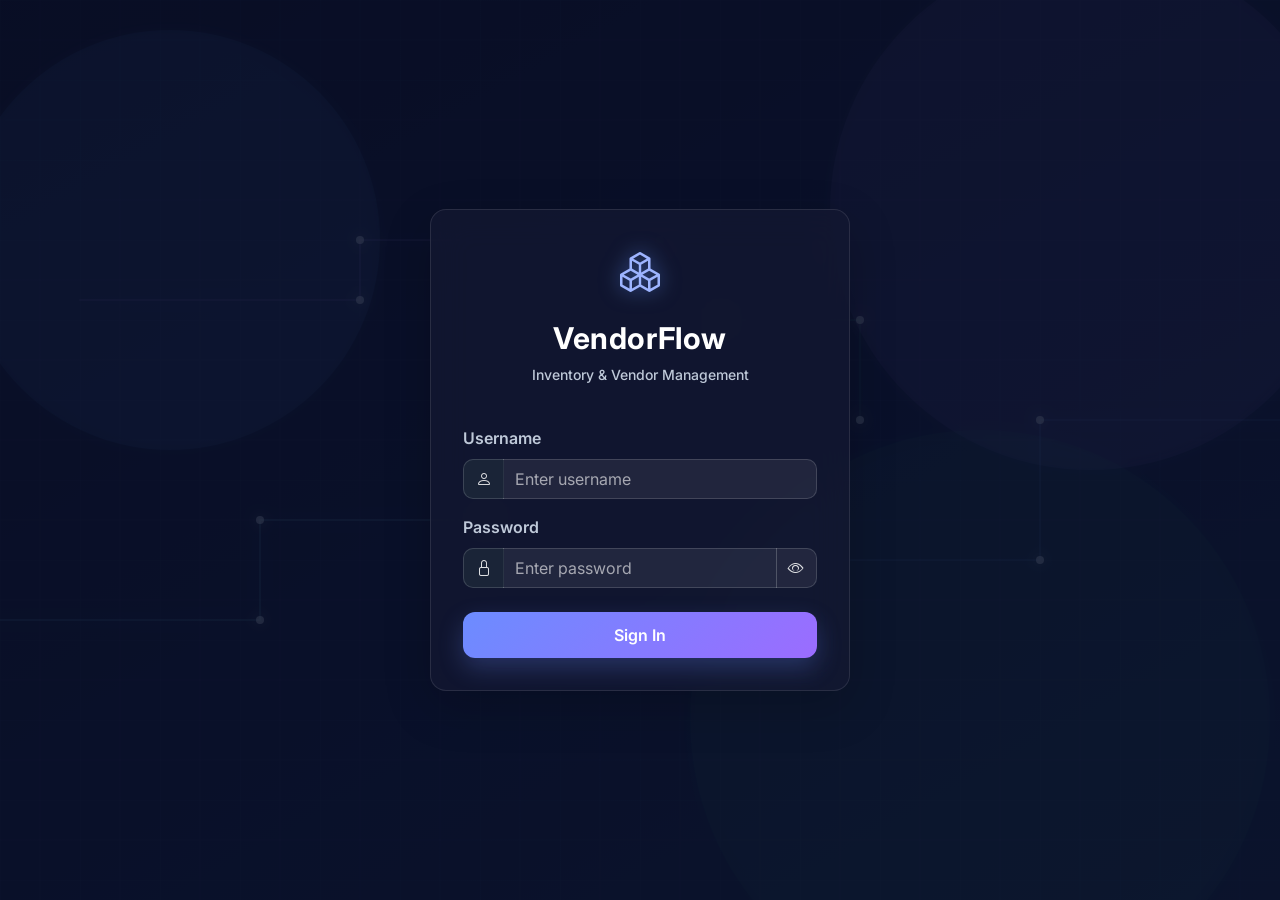
==== commit a0fb2092: "Remove demo credentials from login page" ====
--- a/frontend/index.html
+++ b/frontend/index.html
@@ -46,13 +46,6 @@
         Sign In
       </button>
     </form>
-
-    <hr class="my-4" />
-    <div class="text-center text-muted small">
-      <p>Demo credentials:</p>
-      <p><strong>Admin:</strong> admin / admin123</p>
-      <p><strong>Staff:</strong> staff / staff123</p>
-    </div>
   </div>
   </section>
 
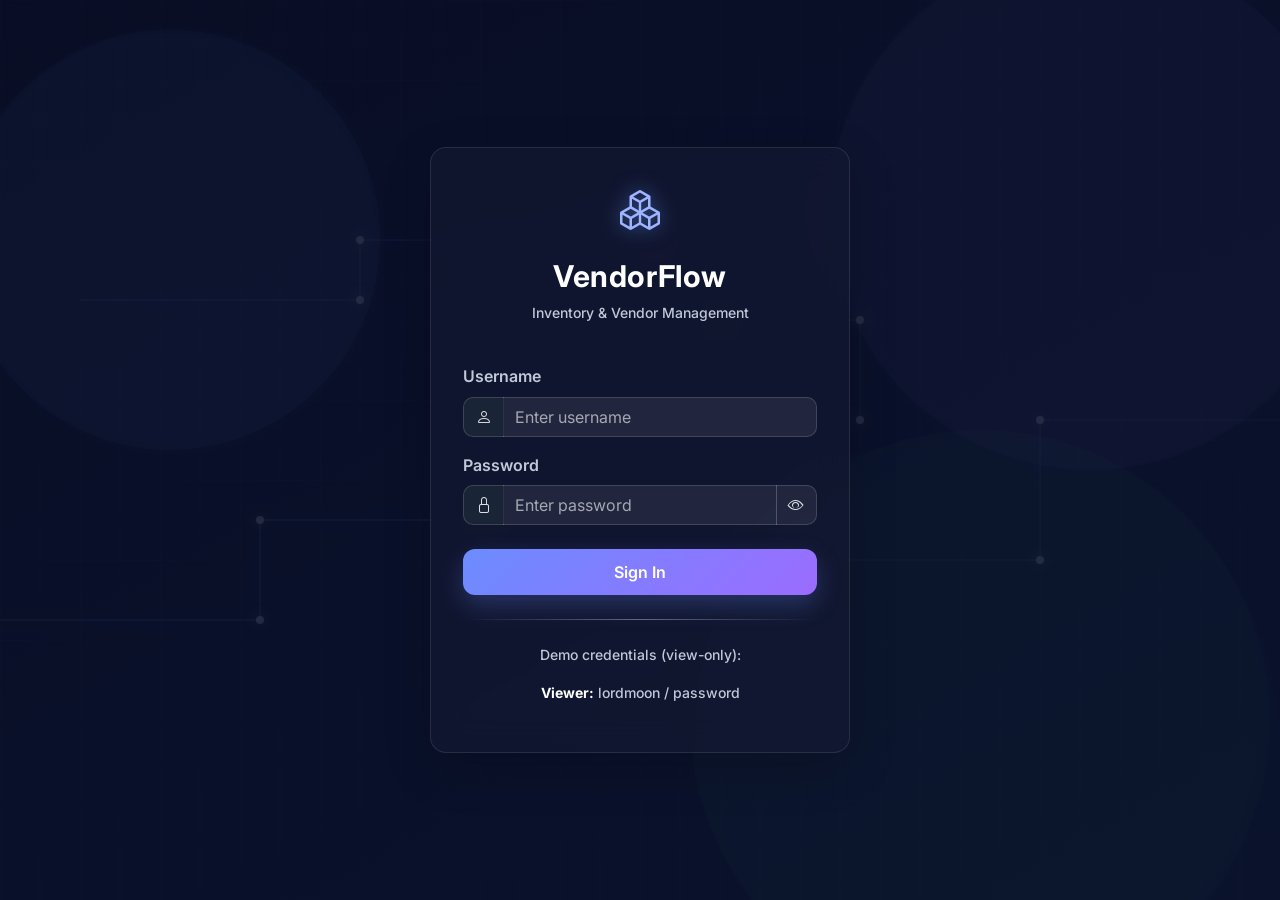
==== commit 12c1f3d2: "Show viewer demo credentials and default dark theme" ====
--- a/frontend/index.html
+++ b/frontend/index.html
@@ -46,6 +46,12 @@
         Sign In
       </button>
     </form>
+
+    <hr class="my-4" />
+    <div class="text-center text-muted small">
+      <p>Demo credentials (view-only):</p>
+      <p><strong>Viewer:</strong> lordmoon / password</p>
+    </div>
   </div>
   </section>
 
